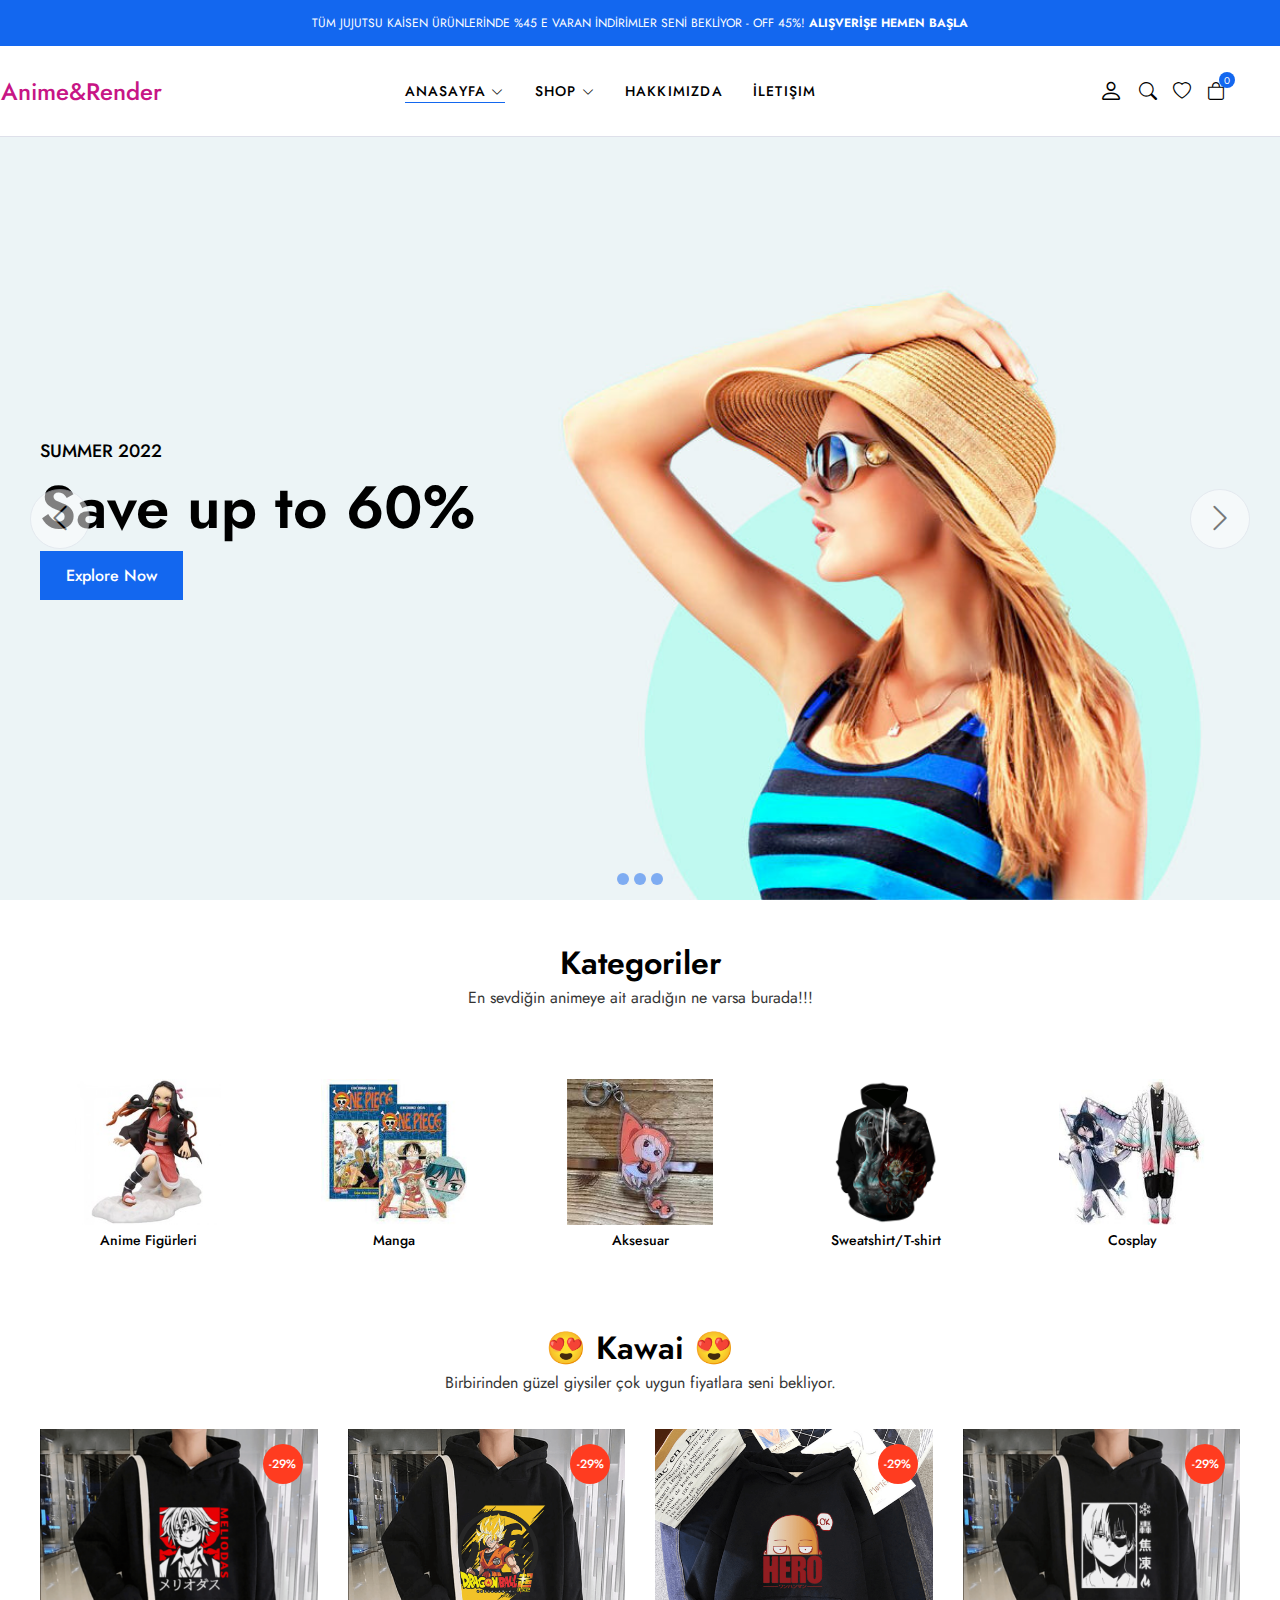
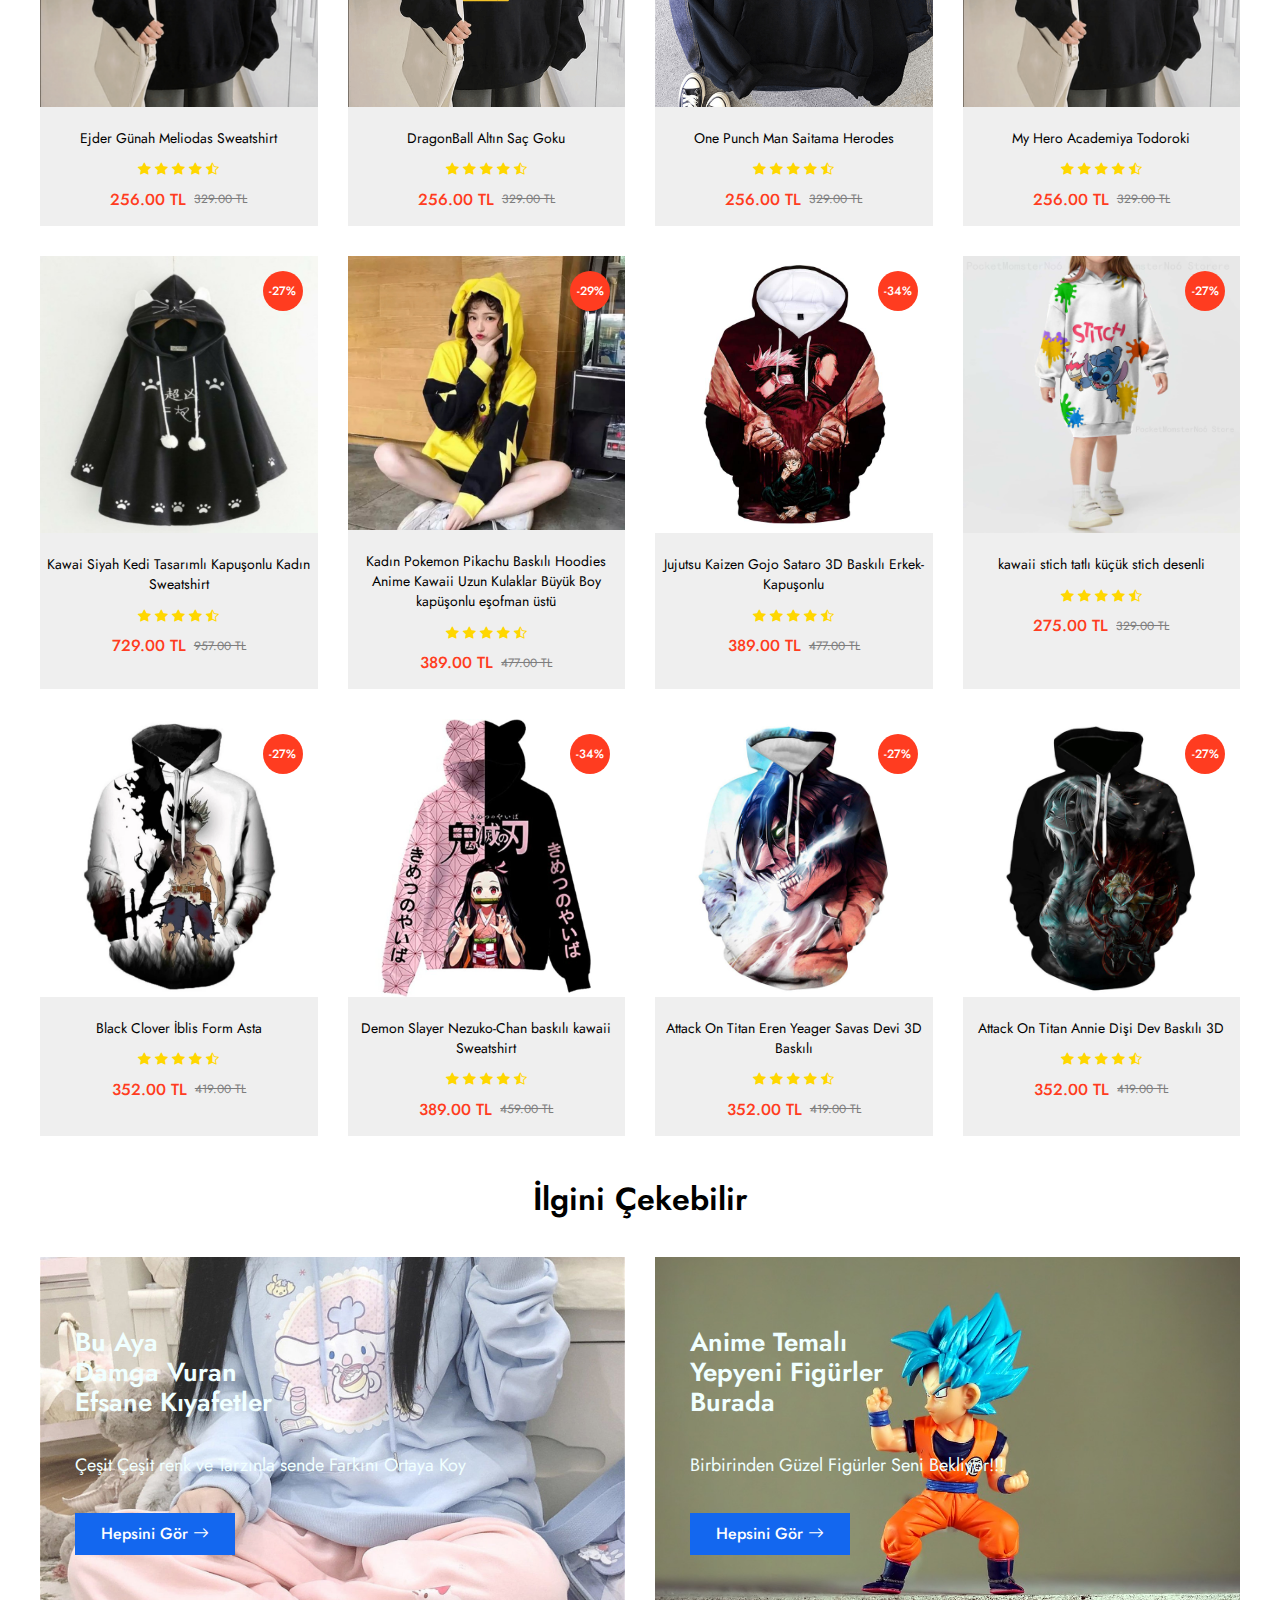
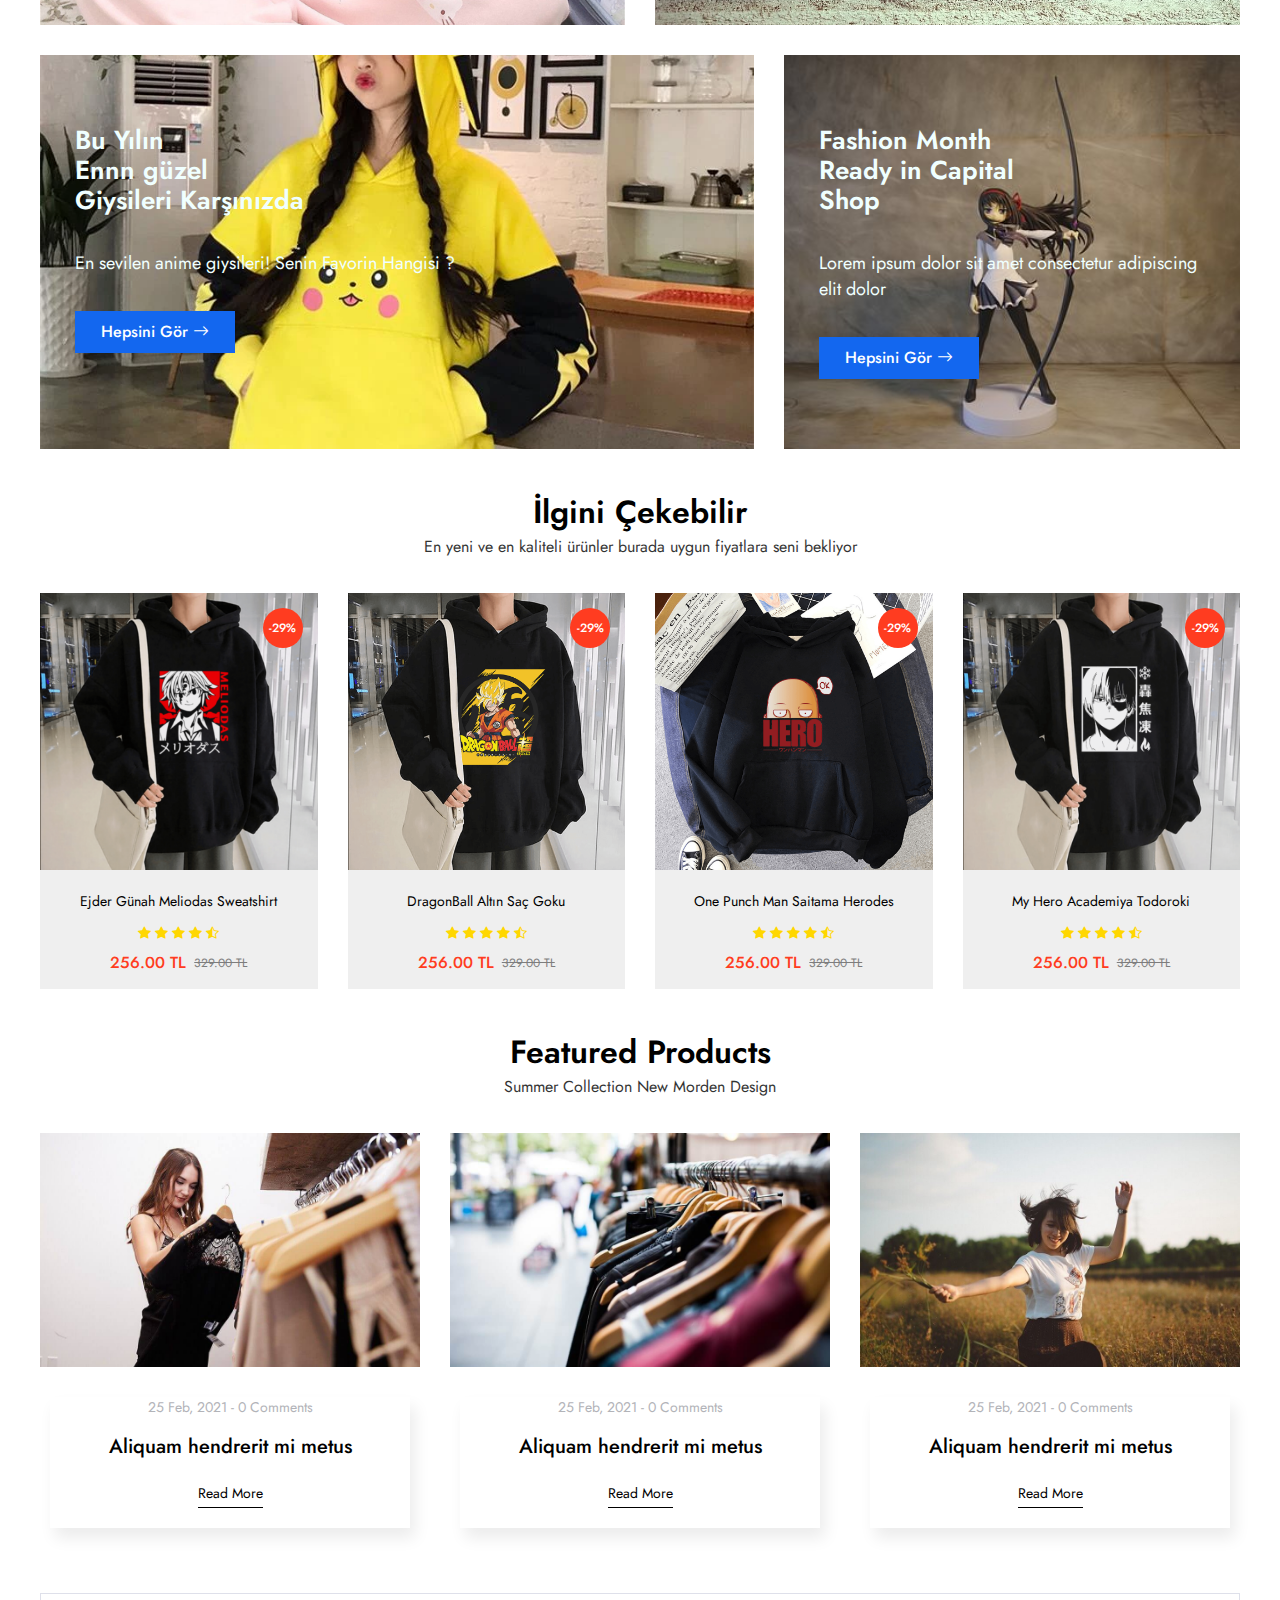
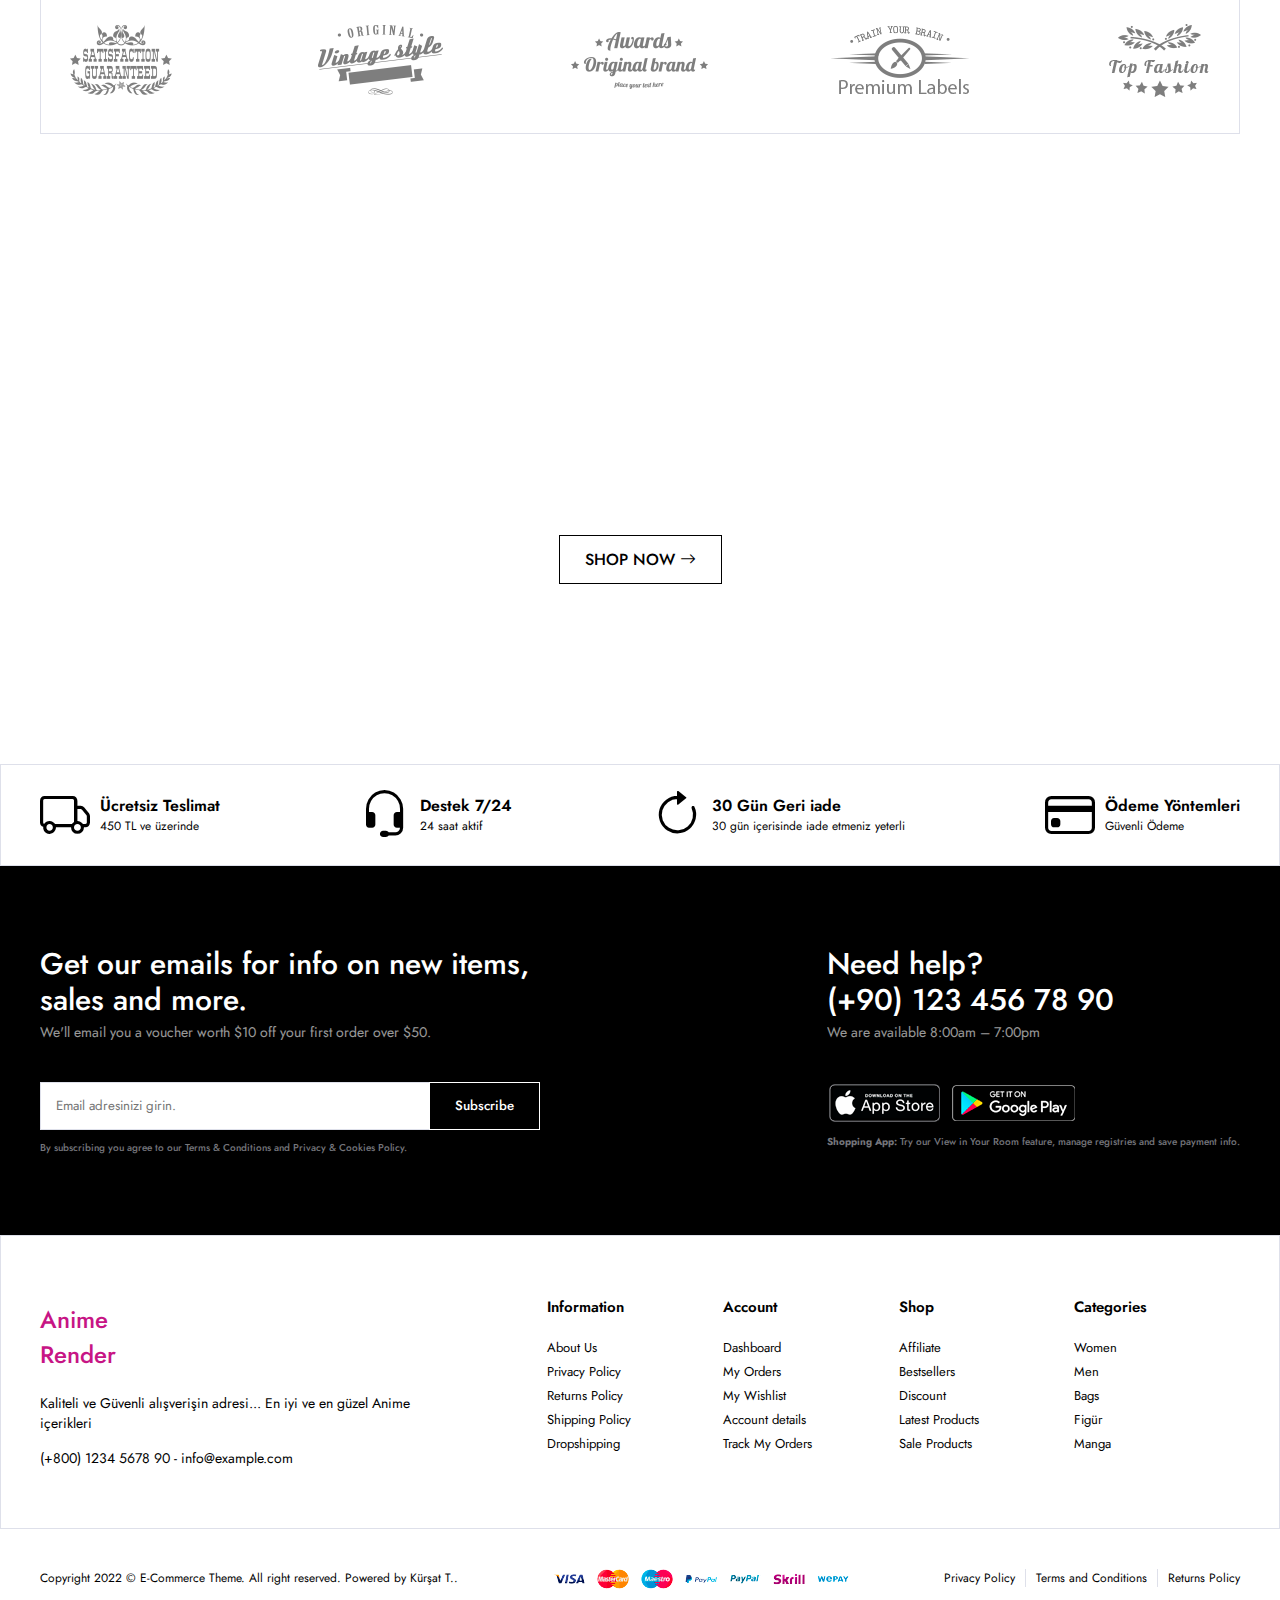
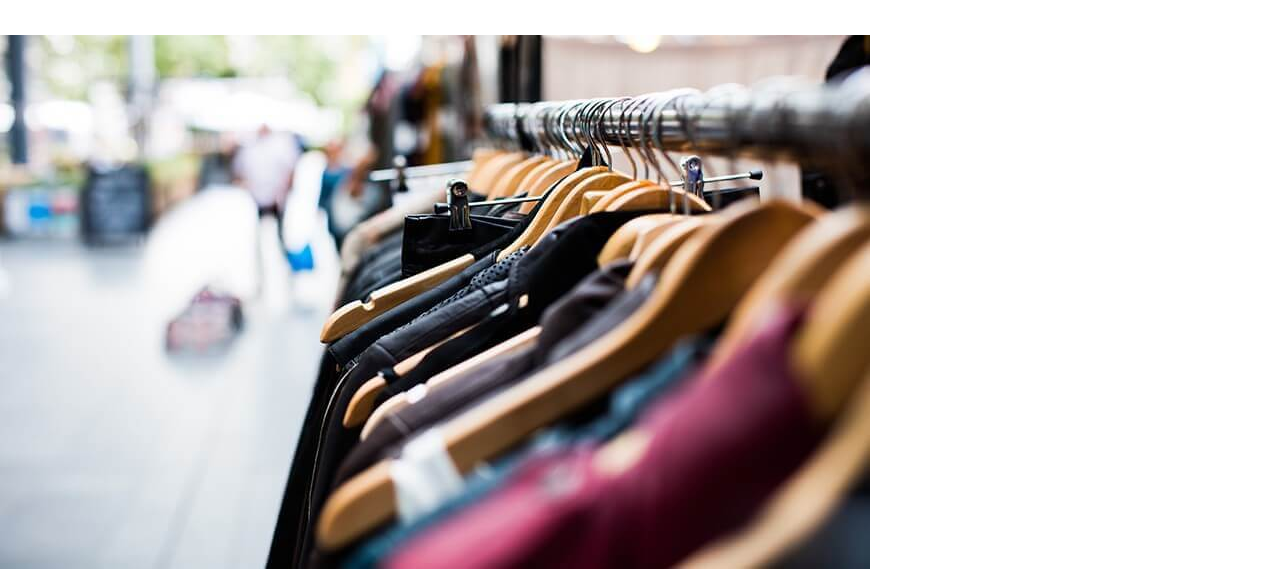
==== index.html @ af316812 "index" ====
<!DOCTYPE html>
<html lang="en">
  <head>
    <meta charset="UTF-8" />
    <meta http-equiv="X-UA-Compatible" content="IE=edge" />
    <meta name="viewport" content="width=device-width, initial-scale=1.0" />
    <title>Anime&Render.com</title>
    <!--! Boostrap CDN-->
    <link
      rel="stylesheet"
      href="https://cdn.jsdelivr.net/npm/bootstrap-icons@1.10.3/font/bootstrap-icons.css"
    />
    <!--! Boostrap CDN-->
    <link rel="stylesheet" href="css/main.css" />
  </head>
  <body>
    <!--! Header start -->
    <header>
      <div class="global-notification">
        <div class="container">
          <p>
            TÜM JUJUTSU KAİSEN ÜRÜNLERİNDE %45 E VARAN İNDİRİMLER SENİ BEKLİYOR
            - OFF 45%!
            <a href="shop.html">ALIŞVERİŞE HEMEN BAŞLA</a>
          </p>
        </div>
      </div>
      <div class="header-row">
        <div class="container">
          <div class="header-wrapper">
            <div class="header-mobile">
              <i class="bi bi-list"></i>
            </div>
            <div class="header-left">
              <a href="index.html" class="logo">Anime&Render</a>
            </div>
            <div class="header-center">
              <nav class="navigation">
                <ul class="menu-list">
                  
                  <li class="menu-list-item">
                    <a href="index.html" class="menu-link active">
                      Anasayfa
                      <i><i class="bi bi-chevron-down"></i></i>
                    </a>
                    <div class="menu-dropdown-wrapper">
                      <ul class="menu-dropdown-content">
                        <li>
                          <a href="#">Home Clean</a>
                        </li>
                        <li>
                          <a href="#">Home Collection</a>
                        </li>

                        <li>
                          <a href="#">Home Minimal</a>
                        </li>

                        <li>
                          <a href="#">Home Modern</a>
                        </li>

                        <li>
                          <a href="#">Home Parallax</a>
                        </li>

                        <li>
                          <a href="#">Home Strong</a>
                        </li>

                        <li>
                          <a href="#">Home Style</a>
                        </li>

                        <li>
                          <a href="#">Home Unique</a>
                        </li>

                        <li>
                          <a href="#">Home RTL</a>
                        </li>
                      </ul>
                    </div>
                  </li>

                  <li class="menu-list-item megamenu-wrapper">
                    <a href="shop.html" class="menu-link">
                      SHOP
                      <i><i class="bi bi-chevron-down"></i></i>
                    </a>
                    <div class="menu-dropdown-wrapper">
                      <div class="menu-dropdown-megamenu">
                        <div class="megamenu-links">
                          <div class="megamenu-products">
                            <h3 class="megamenu-products-title">Shop Style</h3>

                            <ul class="megamenu-menu-list">
                              <li>
                                <a href="#">Shop Standard</a>
                              </li>
                              <li>
                                <a href="#">Shop Full</a>
                              </li>
                              <li>
                                <a href="#">Shop Only Categories</a>
                              </li>
                              <li>
                                <a href="#">Shop Image Categories</a>
                              </li>
                              <li>
                                <a href="#">Shop Sub Categories</a>
                              </li>
                              <li>
                                <a href="#">Shop List</a>
                              </li>
                              <li>
                                <a href="#">Hover Style 1</a>
                              </li>
                              <li>
                                <a href="#">Hover Style 2</a>
                              </li>
                              <li>
                                <a href="#">Hover Style 3</a>
                              </li>
                            </ul>
                          </div>
                          <div class="megamenu-products">
                            <h3 class="megamenu-products-title">
                              Filter Layout
                            </h3>

                            <ul class="megamenu-menu-list">
                              <li>
                                <a href="#">Sidebar</a>
                              </li>
                              <li>
                                <a href="#">Filter Side Out</a>
                              </li>
                              <li>
                                <a href="#">Filter Dropdown</a>
                              </li>
                              <li>
                                <a href="#">Filter Drawer</a>
                              </li>
                            </ul>
                          </div>
                          <div class="megamenu-products">
                            <h3 class="megamenu-products-title">Shop Loader</h3>

                            <ul class="megamenu-menu-list">
                              <li>
                                <a href="#">Shop Pagination</a>
                              </li>
                              <li>
                                <a href="#">Shop Infinityl</a>
                              </li>
                              <li>
                                <a href="#">Shop Load More</a>
                              </li>
                              <li>
                                <a href="#">Cart Modal</a>
                              </li>
                              <li>
                                <a href="#">Cart Drawer</a>
                              </li>
                              <li>
                                <a href="#">Cart Page</a>
                              </li>
                            </ul>
                          </div>
                        </div>

                        <div class="megamenu-single">
                          <a href="#">
                            <img src="resimler/shop/resim1.jpg" alt="" />
                          </a>
                          <h3 class="megamenu-single-title">
                            JOIN THE LAYERING GANG
                          </h3>
                          <h4 class="megamenu-single-subtitle">
                            Suspendisse faucibus nunc et pellentesque
                          </h4>
                          <a
                            href="#"
                            class="megamenu-single-button btn btn-primary btn-sm"
                            >Shop Now</a
                          >
                        </div>
                      </div>
                    </div>
                  </li>

                  <li class="menu-list-item">
                    <a href="blog.html" class="menu-link">Hakkımızda</a>
                  </li>

                  <li class="menu-list-item">
                    <a href="contact.html" class="menu-link">İletişim</a>
                  </li>

                </ul>
              </nav>
              <i class="bi-x-circle"></i>
            </div>
            <div class="header-right">
              <div class="header-right-links">
                <a href="#" class="header-account">
                  <i class="bi bi-person"></i>
                </a>
                <button class="toggle-button">
                  <i class="bi bi-search"></i>
                </button>
                <a href="#">
                  <i class="bi bi-heart"></i>
                </a>
                <div class="header-cart">
                  <a href="#" class="header-cart-link">
                    <i class="bi bi-bag"></i>
                    <span class="header-cart-count">0</span>
                  </a>
                </div>
              </div>
            </div>
          </div>
        </div>
      </div>
    </header>

    <!--! Header end -->

    <!--! modal search start  -->
    <div class="modal-search">
      <div class="modal-wrapper">
        <h3 class="modal-title">Search for products</h3>
        <p class="modal-text">
          Start typing to see products you are looking for.
        </p>
        <form class="search-form">
          <button>
            <i class="bi bi-search"></i>
          </button>
          <input type="text" placeholder="Search a product" />   
          <!--! Button kodu yazılacak-->
        </form>
        <div class="search-results">
          <div class="search-heading">
            <h3>RESULTS FROM PRODUCT</h3>
          </div>
          <div class="results">
            <a href="#" class="result-item">
              <img
                src="resimler/Ürünler Thişort/product/product3/Jujutsu-kaisen-gojo-siyah-tisort-1000x1000.jpg"
                class="search-thumb"
                alt=""
              />
              <div class="search-info">
                <h4>Analogue Resin Strap</h4>
                <span class="search-sku">SKU: PD0016</span>
                <span class="search-price">$108.00</span>
              </div>
            </a>
            <a href="#" class="result-item">
              <img
                src="img/img/products/product2/1.png"
                class="search-thumb"
                alt=""
              />
              <div class="search-info">
                <h4>Analogue Resin Strap</h4>
                <span class="search-sku">SKU: PD0016</span>
                <span class="search-price">$108.00</span>
              </div>
            </a>
          </div>
        </div>
        <i class="bi bi-x-circle"></i>
      </div>
    </div>
    <!--! modal search end  -->

    <!--! Slider Start -->
    <section class="slider">
      <div class="slider-elements">
        <div class="slider-item">
          <div class="slider-image">
            <img src="img/img/slider/slider1.jpg" class="img-fluid" alt="" />
          </div>

          <div class="container">
            <p class="slider-title">SUMMER 2022</p>
            <h2 class="slider-heading">Save up to 60%</h2>
            <a href="#" class="btn btn-lg btn-primary">Explore Now</a>
          </div>
        </div>
        <div class="slider-buttons">
          <button>
            <i class="bi bi-chevron-left"></i>
          </button>
          <button>
            <i class="bi bi-chevron-right"></i>
          </button>
        </div>

        <div class="slider-dots">
          <button class="slider-dot">
            <span></span>
          </button>

          <button class="slider-dot">
            <span></span>
          </button>

          <button class="slider-dot">
            <span></span>
          </button>
        </div>
      </div>
    </section>
    <!--! Slider End -->

    <!--! kategoriler başlangıç-->
    <section class="categories">
      <div class="container">
        <div class="section-title">
          <h2>Kategoriler</h2>
          <p>En sevdiğin animeye ait aradığın ne varsa burada!!!</p>
        </div>
        <ul class="category-list">
          <li class="category-item">
            <a href="#">
              <img
                src="resimler/Kategoriler/nezukp-650x650.jpg"
                alt=""
                class="category-image"
              />
              <span class="category-title">Anime Figürleri</span>
            </a>
          </li>

          <li class="category-item">
            <a href="#">
              <img
                src="resimler/Kategoriler/manga.jpg"
                alt=""
                class="category-image"
              />
              <span class="category-title"> Manga </span>
            </a>
          </li>

          <li class="category-item">
            <a href="#">
              <img
                src="resimler/Kategoriler/aksesuar 1.jpg"
                alt=""
                class="category-image"
              />
              <span class="category-title"> Aksesuar </span>
            </a>
          </li>

          <li class="category-item">
            <a href="#">
              <img
                src="resimler/aot/dişidev.jpg"
                alt=""
                class="category-image"
              />
              <span class="category-title"> Sweatshirt/T-shirt </span>
            </a>
          </li>

          <li class="category-item">
            <a href="#">
              <img
                src="resimler/Kategoriler/cosplay 1.jpg"
                alt=""
                class="category-image"
              />
              <span class="category-title"> Cosplay </span>
            </a>
          </li>
 
<!--           <li class="category-item">
            <a href="#">
              <img
                src="img/img/categories/categories6.png"
                alt=""
                class="category-image"
              />
              <span class="category-title"> Fashion </span>
            </a>
          </li> -->

        </ul>
      </div>
    </section>
    <!--! kategoriler bitiş-->

    <!--! Ürünler Başlangıc -->
    <section class="products">
      <div class="container">
        <div class="section-title">
          <h2> 😍 Kawai 😍</h2>
          <p>Birbirinden güzel giysiler çok uygun fiyatlara seni bekliyor.</p>
        </div>
        <div class="product-wrapper">
          <ul class="product-list">
            <li class="product-item">
              <div class="product-image">
                <a href="#">
                  <img
                    src="resimler/meliodas/meliodas-1-800x800.png"
                    alt=""
                    class="img1"
                  />
                  <img
                    src="resimler/meliodas/meliodas-800x800.png"
                    alt=""
                    class="img2"
                  />
                </a>
              </div>
              <div class="product-info">
                <a href="#" class="product-title"
                  >Ejder Günah Meliodas Sweatshirt</a
                >
                <ul class="product-star">
                  <li>
                    <i class="bi bi-star-fill"></i>
                  </li>
                  <li>
                    <i class="bi bi-star-fill"></i>
                  </li>
                  <li>
                    <i class="bi bi-star-fill"></i>
                  </li>
                  <li>
                    <i class="bi bi-star-fill"></i>
                  </li>
                  <li>
                    <i class="bi bi-star-half"></i>
                  </li>
                </ul>
                <div class="product-price">
                  <strong class="yeni-fiyat">256.00 TL</strong>
                  <span class="eski-fiyat">329.00 TL</span>
                </div>
                <span class="product-discount">-29%</span>
                <div class="product-links">
                  <button>
                    <i class="bi bi-basket-fill"></i>
                  </button>

                  <button>
                    <i class="bi bi-heart-fill"></i>
                  </button>
                  <a href="#">
                    <i class="bi bi-eye-fill"></i>
                  </a>
                  <a href="#">
                    <i class="bi bi-share-fill"></i>
                  </a>
                </div>
              </div>
            </li>

            <li class="product-item">
              <div class="product-image">
                <a href="#">
                  <img
                    src="resimler/dragon Balls/goku-yellow-2-1000x1000.png"
                    alt=""
                    class="img1"
                  />
                  <img
                    src="resimler/dragon Balls/goku-yellow-1000x1000.png"
                    alt=""
                    class="img2"
                  />
                </a>
              </div>
              <div class="product-info">
                <a href="#" class="product-title">DragonBall Altın Saç Goku</a>
                <ul class="product-star">
                  <li>
                    <i class="bi bi-star-fill"></i>
                  </li>
                  <li>
                    <i class="bi bi-star-fill"></i>
                  </li>
                  <li>
                    <i class="bi bi-star-fill"></i>
                  </li>
                  <li>
                    <i class="bi bi-star-fill"></i>
                  </li>
                  <li>
                    <i class="bi bi-star-half"></i>
                  </li>
                </ul>
                <div class="product-price">
                  <strong class="yeni-fiyat">256.00 TL</strong>
                  <span class="eski-fiyat">329.00 TL</span>
                </div>
                <span class="product-discount">-29%</span>
                <div class="product-links">
                  <button>
                    <i class="bi bi-basket-fill"></i>
                  </button>

                  <button>
                    <i class="bi bi-heart-fill"></i>
                  </button>
                  <a href="#">
                    <i class="bi bi-eye-fill"></i>
                  </a>
                  <a href="#">
                    <i class="bi bi-share-fill"></i>
                  </a>
                </div>
              </div>
            </li>

            <li class="product-item">
              <div class="product-image">
                <a href="#">
                  <img
                    src="resimler/one punch man/saitama-hero-ok-1000x1000.png"
                    alt=""
                    class="img1"
                  />
                  <img
                    src="resimler/one punch man/saitama-hero-ok-2-1000x1000.png"
                    alt=""
                    class="img2"
                  />
                </a>
              </div>
              <div class="product-info">
                <a href="#" class="product-title"
                  >One Punch Man Saitama Herodes</a
                >
                <ul class="product-star">
                  <li>
                    <i class="bi bi-star-fill"></i>
                  </li>
                  <li>
                    <i class="bi bi-star-fill"></i>
                  </li>
                  <li>
                    <i class="bi bi-star-fill"></i>
                  </li>
                  <li>
                    <i class="bi bi-star-fill"></i>
                  </li>
                  <li>
                    <i class="bi bi-star-half"></i>
                  </li>
                </ul>
                <div class="product-price">
                  <strong class="yeni-fiyat">256.00 TL</strong>
                  <span class="eski-fiyat">329.00 TL</span>
                </div>
                <span class="product-discount">-29%</span>
                <div class="product-links">
                  <button>
                    <i class="bi bi-basket-fill"></i>
                  </button>

                  <button>
                    <i class="bi bi-heart-fill"></i>
                  </button>
                  <a href="#">
                    <i class="bi bi-eye-fill"></i>
                  </a>
                  <a href="#">
                    <i class="bi bi-share-fill"></i>
                  </a>
                </div>
              </div>
            </li>

            <li class="product-item">
              <div class="product-image">
                <a href="#">
                  <img
                    src="resimler/todoroki/todoroki-2-650x650.png"
                    alt=""
                    class="img1"
                  />
                  <img
                    src="resimler/todoroki/todoroki-650x650.png"
                    alt=""
                    class="img2"
                  />
                </a>
              </div>
              <div class="product-info">
                <a href="#" class="product-title">My Hero Academiya Todoroki</a>
                <ul class="product-star">
                  <li>
                    <i class="bi bi-star-fill"></i>
                  </li>
                  <li>
                    <i class="bi bi-star-fill"></i>
                  </li>
                  <li>
                    <i class="bi bi-star-fill"></i>
                  </li>
                  <li>
                    <i class="bi bi-star-fill"></i>
                  </li>
                  <li>
                    <i class="bi bi-star-half"></i>
                  </li>
                </ul>
                <div class="product-price">
                  <strong class="yeni-fiyat">256.00 TL</strong>
                  <span class="eski-fiyat">329.00 TL</span>
                </div>
                <span class="product-discount">-29%</span>
                <div class="product-links">
                  <button>
                    <i class="bi bi-basket-fill"></i>
                  </button>

                  <button>
                    <i class="bi bi-heart-fill"></i>
                  </button>
                  <a href="#">
                    <i class="bi bi-eye-fill"></i>
                  </a>
                  <a href="#">
                    <i class="bi bi-share-fill"></i>
                  </a>
                </div>
              </div>
            </li>

            <li class="product-item">
              <div class="product-image">
                <a href="#">
                  <img
                    src="Web sitesi resimler/Siyah kedi tasarımlı polar/product-image-981091411-800x800.jpg"
                    alt=""
                    class="img1"
                  />
                  <img
                    src="Web sitesi resimler/Siyah kedi tasarımlı polar/product-image--2-800x800.jpg"
                    alt=""
                    class="img2"
                  />
                </a>
              </div>
              <div class="product-info">
                <a href="#" class="product-title">
                  Kawai Siyah Kedi Tasarımlı Kapuşonlu Kadın Sweatshirt</a
                >
                <ul class="product-star">
                  <li>
                    <i class="bi bi-star-fill"></i>
                  </li>
                  <li>
                    <i class="bi bi-star-fill"></i>
                  </li>
                  <li>
                    <i class="bi bi-star-fill"></i>
                  </li>
                  <li>
                    <i class="bi bi-star-fill"></i>
                  </li>
                  <li>
                    <i class="bi bi-star-half"></i>
                  </li>
                </ul>
                <div class="product-price">
                  <strong class="yeni-fiyat">729.00 TL</strong>
                  <span class="eski-fiyat">957.00 TL</span>
                </div>
                <span class="product-discount">-27%</span>
                <div class="product-links">
                  <button>
                    <i class="bi bi-basket-fill"></i>
                  </button>

                  <button>
                    <i class="bi bi-heart-fill"></i>
                  </button>
                  <a href="#">
                    <i class="bi bi-eye-fill"></i>
                  </a>
                  <a href="#">
                    <i class="bi bi-share-fill"></i>
                  </a>
                </div>
              </div>
            </li>

            <li class="product-item">
              <div class="product-image">
                <a href="#">
                  <img
                    src="Web sitesi resimler/pikacu/pikacu resim 1.jpg"
                    alt=""
                    class="img1"
                  />
                  <img
                    src="Web sitesi resimler/pikacu/pikacu resim 2.jpg"
                    alt=""
                    class="img2"
                  />
                </a>
              </div>
              <div class="product-info">
                <a href="#" class="product-title"
                  >Kadın Pokemon Pikachu Baskılı Hoodies Anime Kawaii Uzun
                  Kulaklar Büyük Boy kapüşonlu eşofman üstü
                </a>
                <ul class="product-star">
                  <li>
                    <i class="bi bi-star-fill"></i>
                  </li>
                  <li>
                    <i class="bi bi-star-fill"></i>
                  </li>
                  <li>
                    <i class="bi bi-star-fill"></i>
                  </li>
                  <li>
                    <i class="bi bi-star-fill"></i>
                  </li>
                  <li>
                    <i class="bi bi-star-half"></i>
                  </li>
                </ul>
                <div class="product-price">
                  <strong class="yeni-fiyat">389.00 TL</strong>
                  <span class="eski-fiyat">477.00 TL</span>
                </div>
                <span class="product-discount">-29%</span>
                <div class="product-links">
                  <button>
                    <i class="bi bi-basket-fill"></i>
                  </button>

                  <button>
                    <i class="bi bi-heart-fill"></i>
                  </button>
                  <a href="#">
                    <i class="bi bi-eye-fill"></i>
                  </a>
                  <a href="#">
                    <i class="bi bi-share-fill"></i>
                  </a>
                </div>
              </div>
            </li>

            <li class="product-item">
              <div class="product-image">
                <a href="#">
                  <img
                    src="Web sitesi resimler/Jujutsu Kaisen/gojorakibi.jpg"
                    alt=""
                    class="img1"
                  />
                  <img
                    src="Web sitesi resimler/Jujutsu Kaisen/gojo satoru.jpg"
                    alt=""
                    class="img2"
                  />
                </a>
              </div>
              <div class="product-info">
                <a href="#" class="product-title">
                  Jujutsu Kaizen Gojo Sataro 3D Baskılı Erkek- Kapuşonlu</a
                >
                <ul class="product-star">
                  <li>
                    <i class="bi bi-star-fill"></i>
                  </li>
                  <li>
                    <i class="bi bi-star-fill"></i>
                  </li>
                  <li>
                    <i class="bi bi-star-fill"></i>
                  </li>
                  <li>
                    <i class="bi bi-star-fill"></i>
                  </li>
                  <li>
                    <i class="bi bi-star-half"></i>
                  </li>
                </ul>
                <div class="product-price">
                  <strong class="yeni-fiyat">389.00 TL</strong>
                  <span class="eski-fiyat">477.00 TL</span>
                </div>
                <span class="product-discount">-34%</span>
                <div class="product-links">
                  <button>
                    <i class="bi bi-basket-fill"></i>
                  </button>

                  <button>
                    <i class="bi bi-heart-fill"></i>
                  </button>
                  <a href="#">
                    <i class="bi bi-eye-fill"></i>
                  </a>
                  <a href="#">
                    <i class="bi bi-share-fill"></i>
                  </a>
                </div>
              </div>
            </li>

            <li class="product-item">
              <div class="product-image">
                <a href="#">
                  <img
                    src="Web sitesi resimler/Stichh mavi tüylü yaratık/stichh01.jpg"
                    alt=""
                    class="img1"
                  />
                  <img
                    src="Web sitesi resimler/Stichh mavi tüylü yaratık/stichh02.jpg"
                    alt=""
                    class="img2"
                  />
                </a>
              </div>
              <div class="product-info">
                <a href="#" class="product-title">
                  kawaii stich tatlı küçük stich desenli</a
                >
                <ul class="product-star">
                  <li>
                    <i class="bi bi-star-fill"></i>
                  </li>
                  <li>
                    <i class="bi bi-star-fill"></i>
                  </li>
                  <li>
                    <i class="bi bi-star-fill"></i>
                  </li>
                  <li>
                    <i class="bi bi-star-fill"></i>
                  </li>
                  <li>
                    <i class="bi bi-star-half"></i>
                  </li>
                </ul>
                <div class="product-price">
                  <strong class="yeni-fiyat">275.00 TL</strong>
                  <span class="eski-fiyat">329.00 TL</span>
                </div>
                <span class="product-discount">-27%</span>
                <div class="product-links">
                  <button>
                    <i class="bi bi-basket-fill"></i>
                  </button>

                  <button>
                    <i class="bi bi-heart-fill"></i>
                  </button>
                  <a href="#">
                    <i class="bi bi-eye-fill"></i>
                  </a>
                  <a href="#">
                    <i class="bi bi-share-fill"></i>
                  </a>
                </div>
              </div>
            </li>

            <li class="product-item">
              <div class="product-image">
                <a href="#">
                  <img
                    src="resimler/Black -Clover Asta/Asta01.jpg"
                    alt=""
                    class="img1"
                  />
                  <img
                    src="resimler/Black -Clover Asta/Asta02.jpg"
                    alt=""
                    class="img2"
                  />
                </a>
              </div>
              <div class="product-info">
                <a href="#" class="product-title">
                  Black Clover İblis Form Asta</a
                >
                <ul class="product-star">
                  <li>
                    <i class="bi bi-star-fill"></i>
                  </li>
                  <li>
                    <i class="bi bi-star-fill"></i>
                  </li>
                  <li>
                    <i class="bi bi-star-fill"></i>
                  </li>
                  <li>
                    <i class="bi bi-star-fill"></i>
                  </li>
                  <li>
                    <i class="bi bi-star-half"></i>
                  </li>
                </ul>
                <div class="product-price">
                  <strong class="yeni-fiyat">352.00 TL</strong>
                  <span class="eski-fiyat">419.00 TL</span>
                </div>
                <span class="product-discount">-27%</span>
                <div class="product-links">
                  <button>
                    <i class="bi bi-basket-fill"></i>
                  </button>

                  <button>
                    <i class="bi bi-heart-fill"></i>
                  </button>
                  <a href="#">
                    <i class="bi bi-eye-fill"></i>
                  </a>
                  <a href="#">
                    <i class="bi bi-share-fill"></i>
                  </a>
                </div>
              </div>
            </li>

            <li class="product-item">
              <div class="product-image">
                <a href="#">
                  <img
                    src="Web sitesi resimler/Demon Slayer-Nezuko/nezuko-chan.jpg"
                    alt=""
                    class="img1"
                  />
                  <!--<img src="Web sitesi resimler/Siyah kedi tasarımlı polar/product-image--2-800x800.jpg" alt="" class="img2"> -->
                </a>
              </div>
              <div class="product-info">
                <a href="#" class="product-title"
                  >Demon Slayer Nezuko-Chan baskılı kawaii Sweatshirt</a
                >
                <ul class="product-star">
                  <li>
                    <i class="bi bi-star-fill"></i>
                  </li>
                  <li>
                    <i class="bi bi-star-fill"></i>
                  </li>
                  <li>
                    <i class="bi bi-star-fill"></i>
                  </li>
                  <li>
                    <i class="bi bi-star-fill"></i>
                  </li>
                  <li>
                    <i class="bi bi-star-half"></i>
                  </li>
                </ul>
                <div class="product-price">
                  <strong class="yeni-fiyat">389.00 TL</strong>
                  <span class="eski-fiyat">459.00 TL</span>
                </div>
                <span class="product-discount">-34%</span>
                <div class="product-links">
                  <button>
                    <i class="bi bi-basket-fill"></i>
                  </button>

                  <button>
                    <i class="bi bi-heart-fill"></i>
                  </button>
                  <a href="#">
                    <i class="bi bi-eye-fill"></i>
                  </a>
                  <a href="#">
                    <i class="bi bi-share-fill"></i>
                  </a>
                </div>
              </div>
            </li>

            <li class="product-item">
              <div class="product-image">
                <a href="#">
                  <img src="resimler/aot/savas devi.jpg" alt="" class="img1" />
                  <!--  <img src="Web sitesi resimler/Stichh mavi tüylü yaratık/stichh02.jpg" alt="" class="img2"> -->
                </a>
              </div>
              <div class="product-info">
                <a href="#" class="product-title">
                  Attack On Titan Eren Yeager Savas Devi 3D Baskılı</a
                >
                <ul class="product-star">
                  <li>
                    <i class="bi bi-star-fill"></i>
                  </li>
                  <li>
                    <i class="bi bi-star-fill"></i>
                  </li>
                  <li>
                    <i class="bi bi-star-fill"></i>
                  </li>
                  <li>
                    <i class="bi bi-star-fill"></i>
                  </li>
                  <li>
                    <i class="bi bi-star-half"></i>
                  </li>
                </ul>
                <div class="product-price">
                  <strong class="yeni-fiyat">352.00 TL</strong>
                  <span class="eski-fiyat">419.00 TL</span>
                </div>
                <span class="product-discount">-27%</span>
                <div class="product-links">
                  <button>
                    <i class="bi bi-basket-fill"></i>
                  </button>

                  <button>
                    <i class="bi bi-heart-fill"></i>
                  </button>
                  <a href="#">
                    <i class="bi bi-eye-fill"></i>
                  </a>
                  <a href="#">
                    <i class="bi bi-share-fill"></i>
                  </a>
                </div>
              </div>
            </li>

            <li class="product-item">
              <div class="product-image">
                <a href="#">
                  <img src="resimler/aot/dişidev.jpg" alt="" class="img1" />
                  <!--   <img src="resimler/Black -Clover Asta/Asta02.jpg" alt="" class="img2"> -->
                </a>
              </div>
              <div class="product-info">
                <a href="#" class="product-title">
                  Attack On Titan Annie Dişi Dev Baskılı 3D</a
                >
                <ul class="product-star">
                  <li>
                    <i class="bi bi-star-fill"></i>
                  </li>
                  <li>
                    <i class="bi bi-star-fill"></i>
                  </li>
                  <li>
                    <i class="bi bi-star-fill"></i>
                  </li>
                  <li>
                    <i class="bi bi-star-fill"></i>
                  </li>
                  <li>
                    <i class="bi bi-star-half"></i>
                  </li>
                </ul>
                <div class="product-price">
                  <strong class="yeni-fiyat">352.00 TL</strong>
                  <span class="eski-fiyat">419.00 TL</span>
                </div>
                <span class="product-discount">-27%</span>
                <div class="product-links">
                  <button>
                    <i class="bi bi-basket-fill"></i>
                  </button>

                  <button>
                    <i class="bi bi-heart-fill"></i>
                  </button>
                  <a href="#">
                    <i class="bi bi-eye-fill"></i>
                  </a>
                  <a href="#">
                    <i class="bi bi-share-fill"></i>
                  </a>
                </div>
              </div>
            </li>
          </ul>
        </div>
      </div>
    </section>
    <!--! Ürünler Bitiş -->

    <!--! kampanyalar başlangıç -->
    <section class="campaigns">
      <div class="container">
        <div class="section-title">
          <h2>İlgini Çekebilir</h2>
        </div>
        <div class="campaigns-wrapper">
          <div class="campaigns-item">
            <h3 class="campaign-title">
              Bu Aya<br />
              Damga Vuran <br />
              Efsane Kıyafetler
            </h3>
            <p class="campaign-desc">
              Çeşit Çeşit renk ve Tarzınla sende Farkını Ortaya Koy
            </p>
            <a href="#" class="btn btn-primary">
              Hepsini Gör
              <i class="bi bi-arrow-right"></i>
            </a>
          </div>
          <div class="campaigns-item">
            <h3 class="campaign-title">
              Anime Temalı <br />
              Yepyeni Figürler<br />
              Burada
            </h3>
            <p class="campaign-desc">
              Birbirinden Güzel Figürler Seni Bekliyor!!!
            </p>
            <a href="#" class="btn btn-primary">
              Hepsini Gör
              <i class="bi bi-arrow-right"></i>
            </a>
          </div>
        </div>

        <div class="campaigns-wrapper">
          <div class="campaigns-item">
            <h3 class="campaign-title">
              Bu Yılın <br />
              Ennn güzel <br />
              Giysileri Karşınızda
            </h3>
            <p class="campaign-desc">
              En sevilen anime giysileri! Senin Favorin Hangisi ?
            </p>
            <a href="#" class="btn btn-primary">
              Hepsini Gör
              <i class="bi bi-arrow-right"></i>
            </a>
          </div>
          <div class="campaigns-item">
            <h3 class="campaign-title">
              Fashion Month <br />
              Ready in Capital <br />
              Shop
            </h3>
            <p class="campaign-desc">
              Lorem ipsum dolor sit amet consectetur adipiscing elit dolor
            </p>
            <a href="#" class="btn btn-primary">
              Hepsini Gör
              <i class="bi bi-arrow-right"></i>
            </a>
          </div>
        </div>
      </div>
    </section>
    <!-- ! kampanyalar bitiş -->

    <!--! Yeni Gelen Ürünler Başlangıc -->
    <section class="products">
      <div class="container">
        <div class="section-title">
          <h2>İlgini Çekebilir</h2>
          <p>En yeni ve en kaliteli ürünler burada uygun fiyatlara seni bekliyor</p>
        </div>
        <div class="product-wrapper">
          <ul class="product-list">

            <li class="product-item">
              <div class="product-image">
                <a href="#">
                  <img
                    src="resimler/meliodas/meliodas-1-800x800.png"
                    alt=""
                    class="img1"
                  />
                  <img
                    src="resimler/meliodas/meliodas-800x800.png"
                    alt=""
                    class="img2"
                  />
                </a>
              </div>
              <div class="product-info">
                <a href="#" class="product-title"
                  >Ejder Günah Meliodas Sweatshirt</a
                >
                <ul class="product-star">
                  <li>
                    <i class="bi bi-star-fill"></i>
                  </li>
                  <li>
                    <i class="bi bi-star-fill"></i>
                  </li>
                  <li>
                    <i class="bi bi-star-fill"></i>
                  </li>
                  <li>
                    <i class="bi bi-star-fill"></i>
                  </li>
                  <li>
                    <i class="bi bi-star-half"></i>
                  </li>
                </ul>
                <div class="product-price">
                  <strong class="yeni-fiyat">256.00 TL</strong>
                  <span class="eski-fiyat">329.00 TL</span>
                </div>
                <span class="product-discount">-29%</span>
                <div class="product-links">
                  <button>
                    <i class="bi bi-basket-fill"></i>
                  </button>

                  <button>
                    <i class="bi bi-heart-fill"></i>
                  </button>
                  <a href="#">
                    <i class="bi bi-eye-fill"></i>
                  </a>
                  <a href="#">
                    <i class="bi bi-share-fill"></i>
                  </a>
                </div>
              </div>
            </li>

            <li class="product-item">
              <div class="product-image">
                <a href="#">
                  <img
                    src="resimler/dragon Balls/goku-yellow-2-1000x1000.png"
                    alt=""
                    class="img1"
                  />
                  <img
                    src="resimler/dragon Balls/goku-yellow-1000x1000.png"
                    alt=""
                    class="img2"
                  />
                </a>
              </div>
              <div class="product-info">
                <a href="#" class="product-title">DragonBall Altın Saç Goku</a>
                <ul class="product-star">
                  <li>
                    <i class="bi bi-star-fill"></i>
                  </li>
                  <li>
                    <i class="bi bi-star-fill"></i>
                  </li>
                  <li>
                    <i class="bi bi-star-fill"></i>
                  </li>
                  <li>
                    <i class="bi bi-star-fill"></i>
                  </li>
                  <li>
                    <i class="bi bi-star-half"></i>
                  </li>
                </ul>
                <div class="product-price">
                  <strong class="yeni-fiyat">256.00 TL</strong>
                  <span class="eski-fiyat">329.00 TL</span>
                </div>
                <span class="product-discount">-29%</span>
                <div class="product-links">
                  <button>
                    <i class="bi bi-basket-fill"></i>
                  </button>

                  <button>
                    <i class="bi bi-heart-fill"></i>
                  </button>
                  <a href="#">
                    <i class="bi bi-eye-fill"></i>
                  </a>
                  <a href="#">
                    <i class="bi bi-share-fill"></i>
                  </a>
                </div>
              </div>
            </li>

            <li class="product-item">
              <div class="product-image">
                <a href="#">
                  <img
                    src="resimler/one punch man/saitama-hero-ok-1000x1000.png"
                    alt=""
                    class="img1"
                  />
                  <img
                    src="resimler/one punch man/saitama-hero-ok-2-1000x1000.png"
                    alt=""
                    class="img2"
                  />
                </a>
              </div>
              <div class="product-info">
                <a href="#" class="product-title"
                  >One Punch Man Saitama Herodes</a
                >
                <ul class="product-star">
                  <li>
                    <i class="bi bi-star-fill"></i>
                  </li>
                  <li>
                    <i class="bi bi-star-fill"></i>
                  </li>
                  <li>
                    <i class="bi bi-star-fill"></i>
                  </li>
                  <li>
                    <i class="bi bi-star-fill"></i>
                  </li>
                  <li>
                    <i class="bi bi-star-half"></i>
                  </li>
                </ul>
                <div class="product-price">
                  <strong class="yeni-fiyat">256.00 TL</strong>
                  <span class="eski-fiyat">329.00 TL</span>
                </div>
                <span class="product-discount">-29%</span>
                <div class="product-links">
                  <button>
                    <i class="bi bi-basket-fill"></i>
                  </button>

                  <button>
                    <i class="bi bi-heart-fill"></i>
                  </button>
                  <a href="#">
                    <i class="bi bi-eye-fill"></i>
                  </a>
                  <a href="#">
                    <i class="bi bi-share-fill"></i>
                  </a>
                </div>
              </div>
            </li>

            <li class="product-item">
              <div class="product-image">
                <a href="#">
                  <img
                    src="resimler/todoroki/todoroki-2-650x650.png"
                    alt=""
                    class="img1"
                  />
                  <img
                    src="resimler/todoroki/todoroki-650x650.png"
                    alt=""
                    class="img2"
                  />
                </a>
              </div>
              <div class="product-info">
                <a href="#" class="product-title">My Hero Academiya Todoroki</a>
                <ul class="product-star">
                  <li>
                    <i class="bi bi-star-fill"></i>
                  </li>
                  <li>
                    <i class="bi bi-star-fill"></i>
                  </li>
                  <li>
                    <i class="bi bi-star-fill"></i>
                  </li>
                  <li>
                    <i class="bi bi-star-fill"></i>
                  </li>
                  <li>
                    <i class="bi bi-star-half"></i>
                  </li>
                </ul>
                <div class="product-price">
                  <strong class="yeni-fiyat">256.00 TL</strong>
                  <span class="eski-fiyat">329.00 TL</span>
                </div>
                <span class="product-discount">-29%</span>
                <div class="product-links">
                  <button>
                    <i class="bi bi-basket-fill"></i>
                  </button>

                  <button>
                    <i class="bi bi-heart-fill"></i>
                  </button>
                  <a href="#">
                    <i class="bi bi-eye-fill"></i>
                  </a>
                  <a href="#">
                    <i class="bi bi-share-fill"></i>
                  </a>
                </div>
              </div>
            </li>

<!--             <li class="product-item">
              <div class="product-image">
                <a href="#">
                  <img
                    src="Web sitesi resimler/Siyah kedi tasarımlı polar/product-image-981091411-800x800.jpg"
                    alt=""
                    class="img1"
                  />
                  <img
                    src="Web sitesi resimler/Siyah kedi tasarımlı polar/product-image--2-800x800.jpg"
                    alt=""
                    class="img2"
                  />
                </a>
              </div>
              <div class="product-info">
                <a href="#" class="product-title">
                  Kawai Siyah Kedi Tasarımlı Kapuşonlu Kadın Sweatshirt</a
                >
                <ul class="product-star">
                  <li>
                    <i class="bi bi-star-fill"></i>
                  </li>
                  <li>
                    <i class="bi bi-star-fill"></i>
                  </li>
                  <li>
                    <i class="bi bi-star-fill"></i>
                  </li>
                  <li>
                    <i class="bi bi-star-fill"></i>
                  </li>
                  <li>
                    <i class="bi bi-star-half"></i>
                  </li>
                </ul>
                <div class="product-price">
                  <strong class="yeni-fiyat">729.00 TL</strong>
                  <span class="eski-fiyat">957.00 TL</span>
                </div>
                <span class="product-discount">-27%</span>
                <div class="product-links">
                  <button>
                    <i class="bi bi-basket-fill"></i>
                  </button>

                  <button>
                    <i class="bi bi-heart-fill"></i>
                  </button>
                  <a href="#">
                    <i class="bi bi-eye-fill"></i>
                  </a>
                  <a href="#">
                    <i class="bi bi-share-fill"></i>
                  </a>
                </div>
              </div>
            </li>

            <li class="product-item">
              <div class="product-image">
                <a href="#">
                  <img
                    src="Web sitesi resimler/Jujutsu Kaisen/gojorakibi.jpg"
                    alt=""
                    class="img1"
                  />
                  <img
                    src="Web sitesi resimler/Jujutsu Kaisen/gojo satoru.jpg"
                    alt=""
                    class="img2"
                  />
                </a>
              </div>
              <div class="product-info">
                <a href="#" class="product-title">
                  Jujutsu Kaizen Gojo Sataro 3D Baskılı Erkek- Kapuşonlu</a
                >
                <ul class="product-star">
                  <li>
                    <i class="bi bi-star-fill"></i>
                  </li>
                  <li>
                    <i class="bi bi-star-fill"></i>
                  </li>
                  <li>
                    <i class="bi bi-star-fill"></i>
                  </li>
                  <li>
                    <i class="bi bi-star-fill"></i>
                  </li>
                  <li>
                    <i class="bi bi-star-half"></i>
                  </li>
                </ul>
                <div class="product-price">
                  <strong class="yeni-fiyat">389.00 TL</strong>
                  <span class="eski-fiyat">477.00 TL</span>
                </div>
                <span class="product-discount">-34%</span>
                <div class="product-links">
                  <button>
                    <i class="bi bi-basket-fill"></i>
                  </button>

                  <button>
                    <i class="bi bi-heart-fill"></i>
                  </button>
                  <a href="#">
                    <i class="bi bi-eye-fill"></i>
                  </a>
                  <a href="#">
                    <i class="bi bi-share-fill"></i>
                  </a>
                </div>
              </div>
            </li>

            <li class="product-item">
              <div class="product-image">
                <a href="#">
                  <img
                    src="Web sitesi resimler/Stichh mavi tüylü yaratık/stichh01.jpg"
                    alt=""
                    class="img1"
                  />
                  <img
                    src="Web sitesi resimler/Stichh mavi tüylü yaratık/stichh02.jpg"
                    alt=""
                    class="img2"
                  />
                </a>
              </div>
              <div class="product-info">
                <a href="#" class="product-title">
                  kawaii stich tatlı küçük stich desenli</a
                >
                <ul class="product-star">
                  <li>
                    <i class="bi bi-star-fill"></i>
                  </li>
                  <li>
                    <i class="bi bi-star-fill"></i>
                  </li>
                  <li>
                    <i class="bi bi-star-fill"></i>
                  </li>
                  <li>
                    <i class="bi bi-star-fill"></i>
                  </li>
                  <li>
                    <i class="bi bi-star-half"></i>
                  </li>
                </ul>
                <div class="product-price">
                  <strong class="yeni-fiyat">275.00 TL</strong>
                  <span class="eski-fiyat">329.00 TL</span>
                </div>
                <span class="product-discount">-27%</span>
                <div class="product-links">
                  <button>
                    <i class="bi bi-basket-fill"></i>
                  </button>

                  <button>
                    <i class="bi bi-heart-fill"></i>
                  </button>
                  <a href="#">
                    <i class="bi bi-eye-fill"></i>
                  </a>
                  <a href="#">
                    <i class="bi bi-share-fill"></i>
                  </a>
                </div>
              </div>
            </li>

            <li class="product-item">
              <div class="product-image">
                <a href="#">
                  <img
                    src="resimler/Black -Clover Asta/Asta01.jpg"
                    alt=""
                    class="img1"
                  />
                  <img
                    src="resimler/Black -Clover Asta/Asta02.jpg"
                    alt=""
                    class="img2"
                  />
                </a>
              </div>
              <div class="product-info">
                <a href="#" class="product-title">
                  Black Clover İblis Form Asta</a
                >
                <ul class="product-star">
                  <li>
                    <i class="bi bi-star-fill"></i>
                  </li>
                  <li>
                    <i class="bi bi-star-fill"></i>
                  </li>
                  <li>
                    <i class="bi bi-star-fill"></i>
                  </li>
                  <li>
                    <i class="bi bi-star-fill"></i>
                  </li>
                  <li>
                    <i class="bi bi-star-half"></i>
                  </li>
                </ul>
                <div class="product-price">
                  <strong class="yeni-fiyat">352.00 TL</strong>
                  <span class="eski-fiyat">419.00 TL</span>
                </div>
                <span class="product-discount">-27%</span>
                <div class="product-links">
                  <button>
                    <i class="bi bi-basket-fill"></i>
                  </button>

                  <button>
                    <i class="bi bi-heart-fill"></i>
                  </button>
                  <a href="#">
                    <i class="bi bi-eye-fill"></i>
                  </a>
                  <a href="#">
                    <i class="bi bi-share-fill"></i>
                  </a>
                </div>
              </div>
            </li> -->

          </ul>
        </div>
      </div>
    </section>
    <!--!Yeni Gelen Ürünler Bitiş -->

    <!--! Blog Başlangıç -->
    <section class="blog">
      <div class="container">
        <div class="section-title">
          <h2>Featured Products</h2>
          <p>Summer Collection New Morden Design</p>
        </div>
        <ul class="blog-list">
          <li class="blog-item">
            <a href="#" class="blog-image">
              <img src="img/img/blogs/blog1.jpg" class="img-fluid" alt="" />
            </a>
            <div class="blog-info">
              <div class="blog-info-top">
                <span>25 Feb, 2021</span>
                -
                <span>0 Comments</span>
              </div>
              <div class="blog-info-center">
                <a href="#">Aliquam hendrerit mi metus</a>
              </div>
              <div class="blog-info-bottom">
                <a href="#">Read More</a>
              </div>
            </div>
          </li>

          <li class="blog-item">
            <a href="#" class="blog-image">
              <img src="img/img/blogs/blog2.jpg" class="img-fluid" alt="" />
            </a>
            <div class="blog-info">
              <div class="blog-info-top">
                <span>25 Feb, 2021</span>
                -
                <span>0 Comments</span>
              </div>
              <div class="blog-info-center">
                <a href="#">Aliquam hendrerit mi metus</a>
              </div>
              <div class="blog-info-bottom">
                <a href="#">Read More</a>
              </div>
            </div>
          </li>

          <li class="blog-item">
            <a href="#" class="blog-image">
              <img src="img/img/blogs/blog3.jpg" class="img-fluid" alt="" />
            </a>
            <div class="blog-info">
              <div class="blog-info-top">
                <span>25 Feb, 2021</span>
                -
                <span>0 Comments</span>
              </div>
              <div class="blog-info-center">
                <a href="#">Aliquam hendrerit mi metus</a>
              </div>
              <div class="blog-info-bottom">
                <a href="#">Read More</a>
              </div>
            </div>
          </li>
        </ul>
      </div>
    </section>
    <!--! Blog Bitiş -->

    <!--! Markalar Başlangıç -->
    <section class="brands">
      <div class="container">
        <ul class="brand-list">
          <li class="brand-item">
            <a href="#">
              <img src="img/img/brands/brand1.png" alt="" />
            </a>
          </li>

          <li class="brand-item">
            <a href="#">
              <img src="img/img/brands/brand2.png" alt="" />
            </a>
          </li>

          <li class="brand-item">
            <a href="#">
              <img src="img/img/brands/brand3.png" alt="" />
            </a>
          </li>

          <li class="brand-item">
            <a href="#">
              <img src="img/img/brands/brand4.png" alt="" />
            </a>
          </li>

          <li class="brand-item">
            <a href="#">
              <img src="img/img/brands/brand5.png" alt="" />
            </a>
          </li>
        </ul>
      </div>
    </section>
    <!--! Markalar Bitiş -->

    <!--! Tekli Kampanya Başlangıç -->
    <section class="campaign-single">
      <div class="container">
        <div class="campaign-single-wrapper">
          <h2>New Season Sale</h2>
          <strong>40% OFF</strong>
          <span></span>
          <a href="#" class="btn btn-lg">
            SHOP NOW
            <i class="bi bi-arrow-right"></i>
          </a>
        </div>
      </div>
    </section>

    <!--! Tekli Kampanya Bitiş-->

    <!--! Politikalar Başlangıç -->
    <section class="policy">
      <div class="container">
        <ul class="policy-list">
          <li class="policy-item">
            <i class="bi bi-truck"></i>
            <div class="policy-texts">
              <strong>Ücretsiz Teslimat</strong>
              <span>450 TL ve üzerinde</span>
            </div>
          </li>

          <li class="policy-item">
            <i class="bi bi-headset"></i>
            <div class="policy-texts">
              <strong>Destek 7/24</strong>
              <span>24 saat aktif</span>
            </div>
          </li>

          <li class="policy-item">
            <i class="bi bi-arrow-clockwise"></i>
            <div class="policy-texts">
              <strong>30 Gün Geri iade</strong>
              <span>30 gün içerisinde iade etmeniz yeterli</span>
            </div>
          </li>

          <li class="policy-item">
            <i class="bi bi-credit-card"></i>
            <div class="policy-texts">
              <strong> Ödeme Yöntemleri</strong>
              <span>Güvenli Ödeme</span>
            </div>
          </li>
        </ul>
      </div>
    </section>
    <!--! Politikalar Bitiş -->

    <!--! Footer Başlangıç -->
    <footer class="footer">
      <div class="subscribe-row">
        <div class="container">
          <div class="footer-row-wrapper">
            <div class="footer-subscribe-wrapper">
              <div class="footer-subscribe">
                <div class="footer-subscribe-top">
                  <h3 class="subscribe-title">
                    Get our emails for info on new items, sales and more.
                  </h3>
                  <p class="subscribe-desc">
                    We'll email you a voucher worth $10 off your first order
                    over $50.
                  </p>
                </div>
                <div class="footer-subscribe-bottom">
                  <form>
                    <button class="btn">Subscribe</button>
                    <input type="text" placeholder="Email adresinizi girin." />
                    
                    
                  </form>
                  <p class="privacy-text">
                    By subscribing you agree to our
                    <a href="#"
                      >Terms & Conditions and Privacy & Cookies Policy.</a
                    >
                  </p>
                </div>
              </div>
            </div>
            <div class="footer-contact-wrapper">
              <div class="footer-contact-top">
                <h3 class="contact-title">
                  Need help? <br />
                  (+90) 123 456 78 90
                </h3>
                <p class="contact-desc">
                  We are available 8:00am – 7:00pm
                </p>
              </div>
              <div class="footer-contact-bottom">
                <div class="download-app">
                  <a href="#">
                    <img src="img/img/footer/app-store.png" alt="" />
                  </a>
                  <a href="#">
                    <img src="img/img/footer/google-play.png" alt="" />
                  </a>
                 
                </div>
                <p class="privacy-text">
                  <strong>Shopping App:</strong> Try our View in Your Room
                  feature, manage registries and save payment info.
                </p>
              </div>
            </div>
          </div>
        </div>
      </div>
      <div class="widgets-row">
        <div class="container">
          <div class="footer-widgets">
            <div class="brand-info">
              <div class="footer-logo">
                <a href="#" class="logo">Anime Render</a>
              </div>
              <div class="footer-desc">
                <p>Kaliteli ve Güvenli alışverişin adresi... En iyi ve en güzel Anime içerikleri</p>
              </div>
              <div class="footer-contact">
                <p>
                  <a href="#">(+800) 1234 5678 90 - </a>
                  <a href="mailto:info@example.com">info@example.com</a>
                </p>
               
              </div>
            </div>
            <div class="widget-nav-menu">
              <h4>Information</h4>
              <ul class="widget-list">

                <li class="widget-list-item">
                  <a href="#">About Us</a>
                </li>

                <li class="widget-list-item">
                  <a href="#">Privacy Policy</a>
                </li>

                <li class="widget-list-item">
                  <a href="#">Returns Policy</a>
                </li>

                <li class="widget-list-item">
                  <a href="#">Shipping Policy</a>
                </li>

                <li class="widget-list-item">
                  <a href="#">Dropshipping</a>
                </li>
              </ul>
             
            </div>
            <div class="widget-nav-menu">
              <h4>Account</h4>
              <ul class="widget-list">

                <li class="widget-list-item">
                  <a href="#">Dashboard</a>
                </li>

                <li class="widget-list-item">
                  <a href="#">My Orders</a>
                </li>

                <li class="widget-list-item">
                  <a href="#">My Wishlist</a>
                </li>

                <li class="widget-list-item">
                  <a href="#">Account details</a>
                </li>

                <li class="widget-list-item">
                  <a href="#">Track My Orders</a>
                </li>
              </ul>
            </div>
            <div class="widget-nav-menu">
              <h4>Shop</h4>
              <ul class="widget-list">
  
                <li class="widget-list-item">
                  <a href="#">Affiliate</a>
                </li>
  
                <li class="widget-list-item">
                  <a href="#">Bestsellers</a>
                </li>
  
                <li class="widget-list-item">
                  <a href="#">Discount</a>
                </li>
  
                <li class="widget-list-item">
                  <a href="#">Latest Products</a>
                </li>
  
                <li class="widget-list-item">
                  <a href="#">Sale Products</a>
                </li>
              </ul>
            </div>
            <div class="widget-nav-menu">
              <h4>Categories</h4>
              <ul class="widget-list">
    
                <li class="widget-list-item">
                  <a href="#">Women</a>
                </li>
    
                <li class="widget-list-item">
                  <a href="#">Men</a>
                </li>
    
                <li class="widget-list-item">
                  <a href="#">Bags</a>
                </li>
    
                <li class="widget-list-item">
                  <a href="#">Figür</a>
                </li>
    
                <li class="widget-list-item">
                  <a href="#">Manga</a>
                </li>
              </ul>
            </div>
          </div>
        </div>
      </div> 
      <div class="copyright-row">
        <div class="container">
          <div class="footer-copyright">
            <div class="site-copyright">
              <p>Copyright 2022 © E-Commerce Theme. All right reserved. Powered by Kürşat T..
              </p>
            </div>
            <a href="#">
              <img src="img/img/footer/cards.png" alt="">
            </a>
            <div class="footer-menu">
              <ul class="footer-menu-list">
                <li class="list-item">
                  <a href="#">Privacy Policy</a>
                </li>
                <li class="list-item">
                  <a href="#">Terms and Conditions</a>
                </li>
                <li class="list-item">
                  <a href="#">Returns Policy</a>
                </li>
              </ul>
            </div>
          </div>
        </div>
      </div>
    </footer>

    <!--! Footer Bitiş -->
    <script>
      console.log("hello world")
    </script>
    <img src="img/img/blogs/blog2.jpg" alt="">
  </body>
</html>
---- css/main.css ----
/*! Global css */
@import url(base.css);

/*! Layout */
@import url(layout/header.css);
@import url(layout/footer.css);


/*! components */
@import url(components/modal-search.css);
@import url(components/slider.css);
@import url(components/category-item.css);
@import url(components/product-item.css);
@import url(components/campaign.css);
@import url(components/blog-item.css);
@import url(components/campaign-single.css);
@import url(components/policy-item.css);





/*! home */
@import url(pages/home.css);
@import url(pages/contact.css);
@import url(pages/account.css);
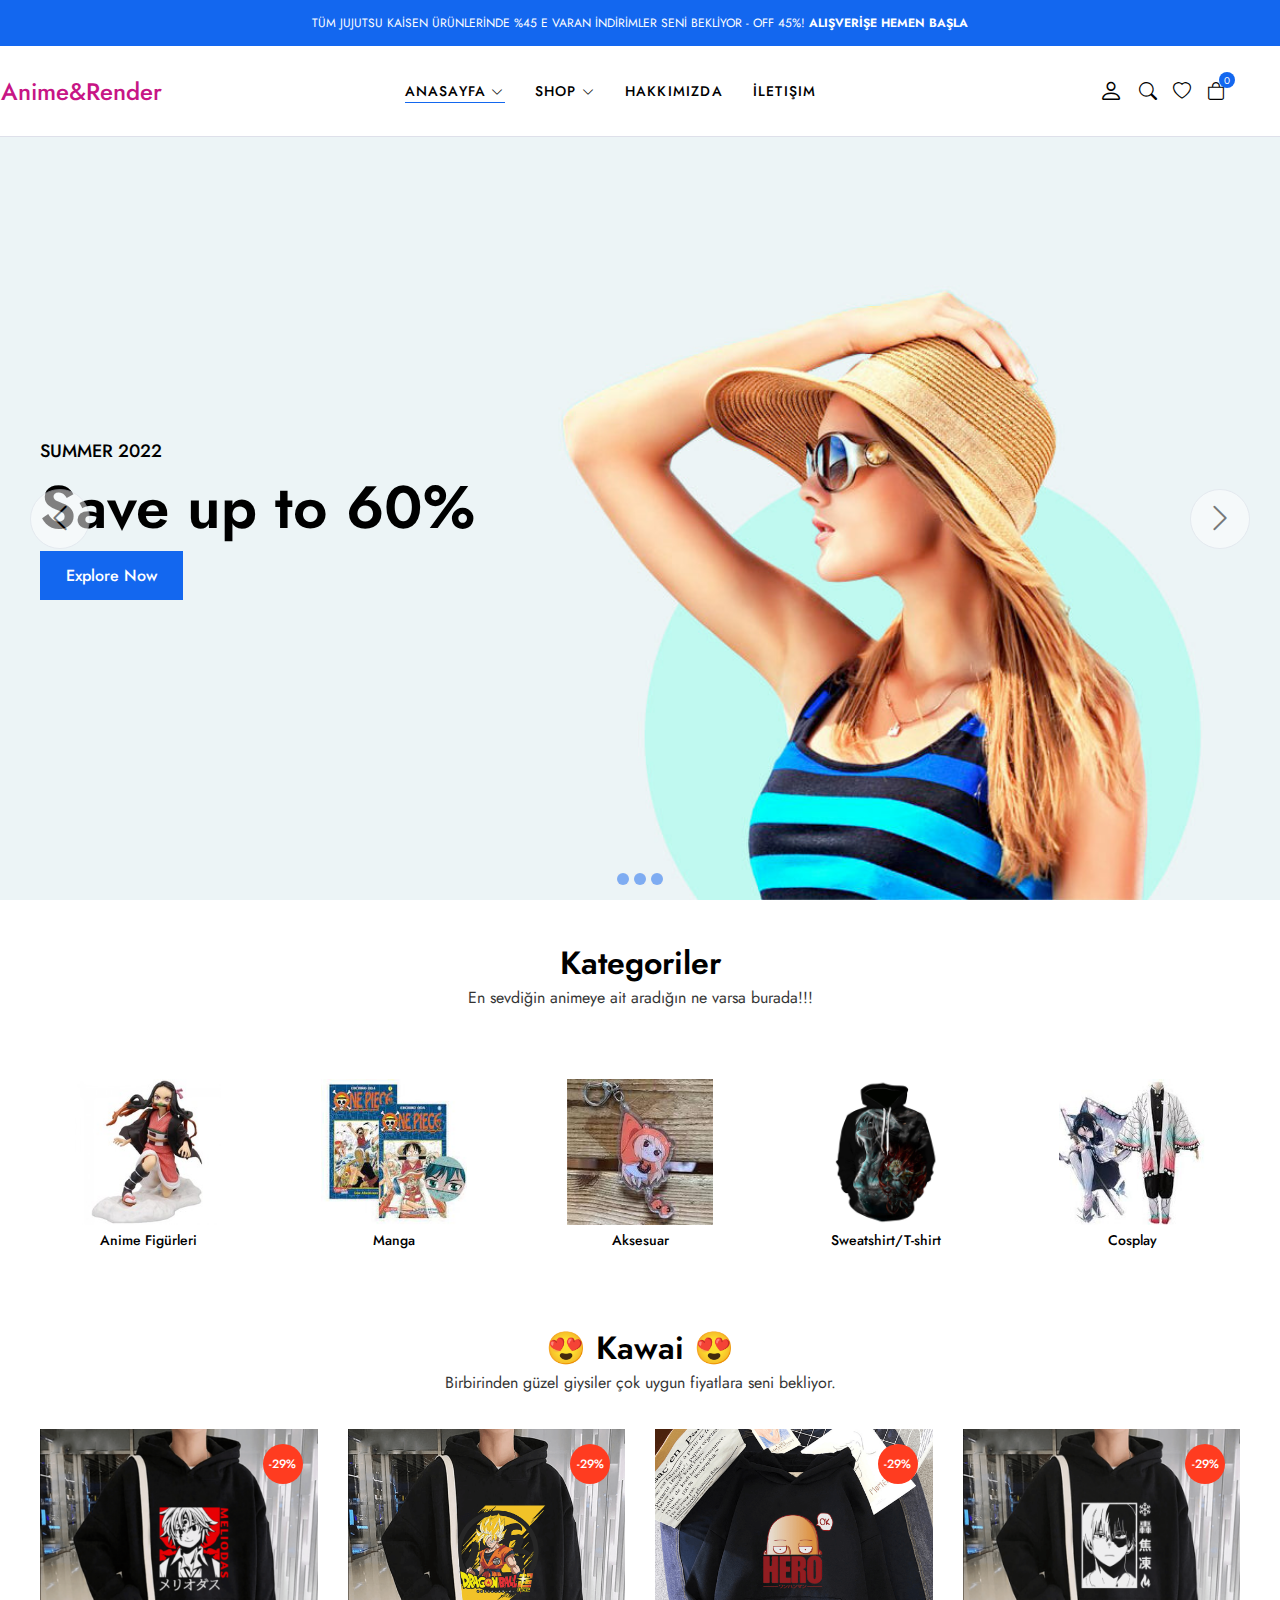
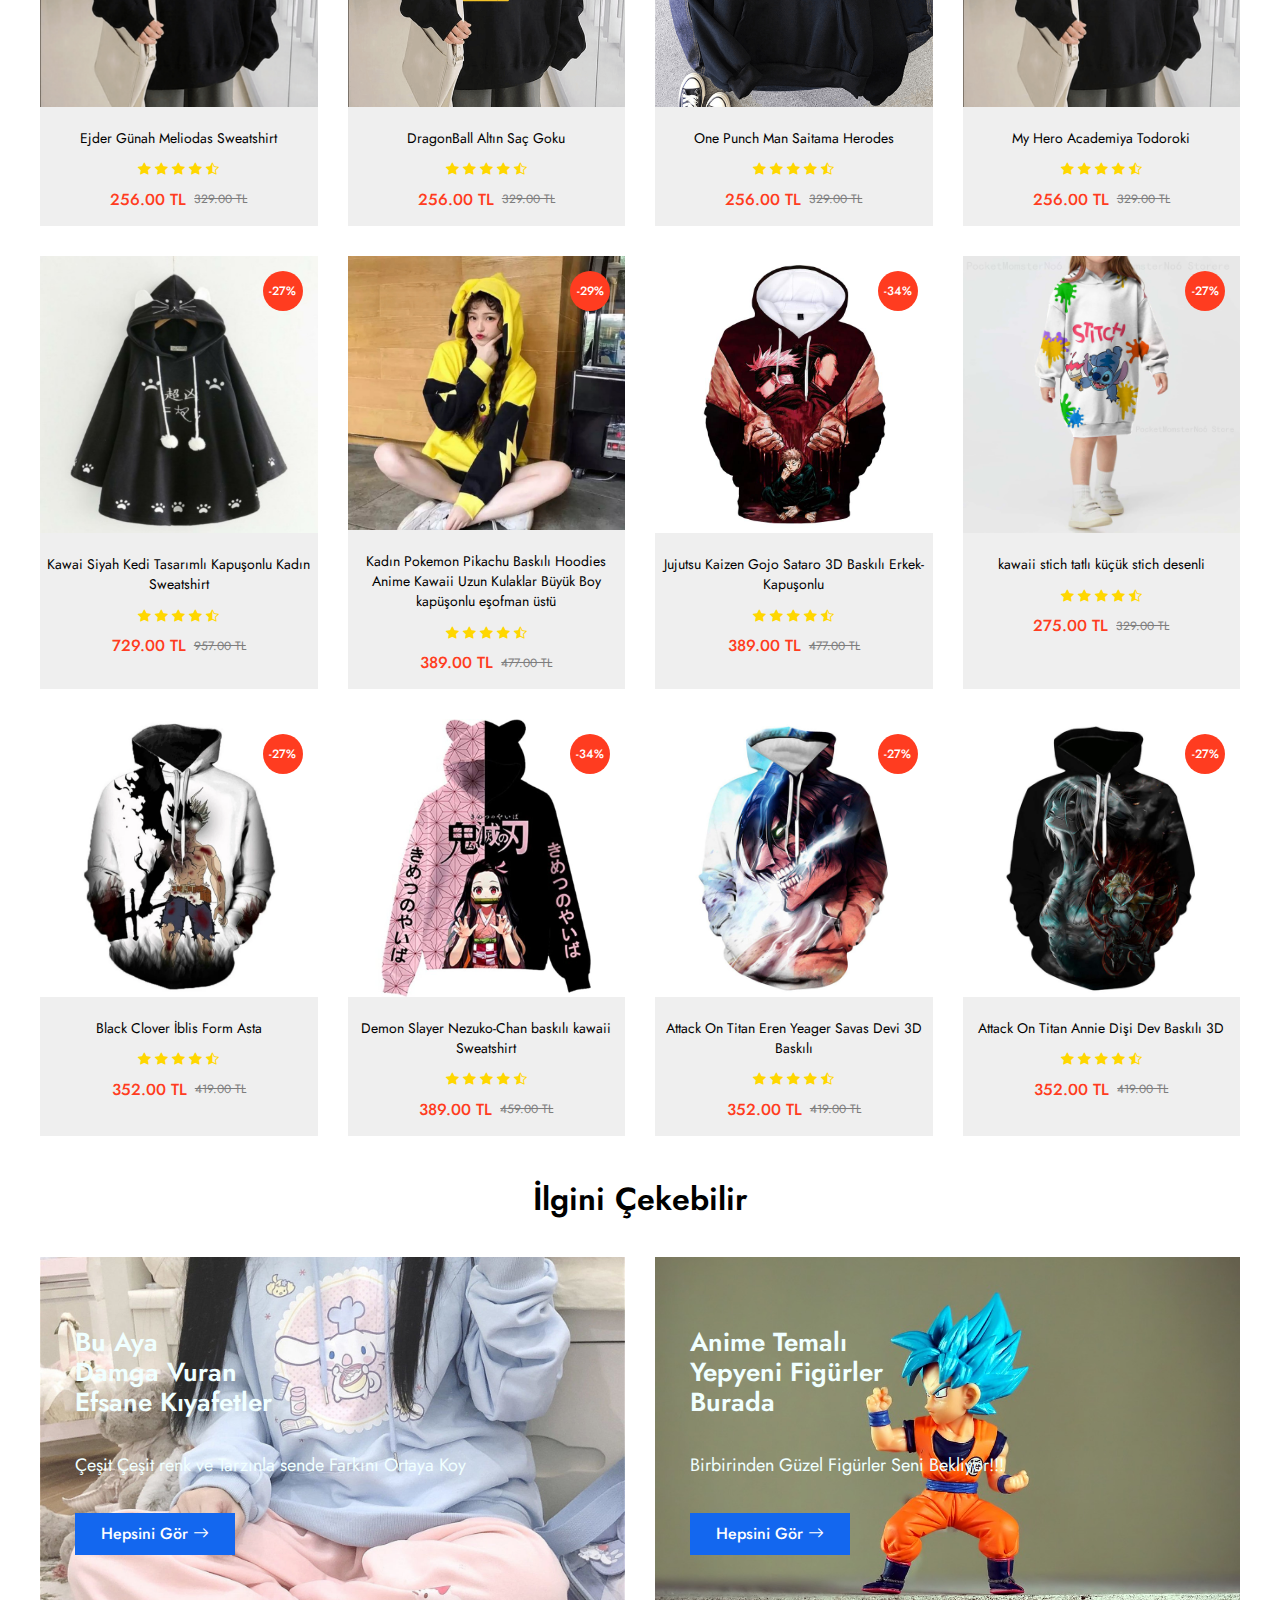
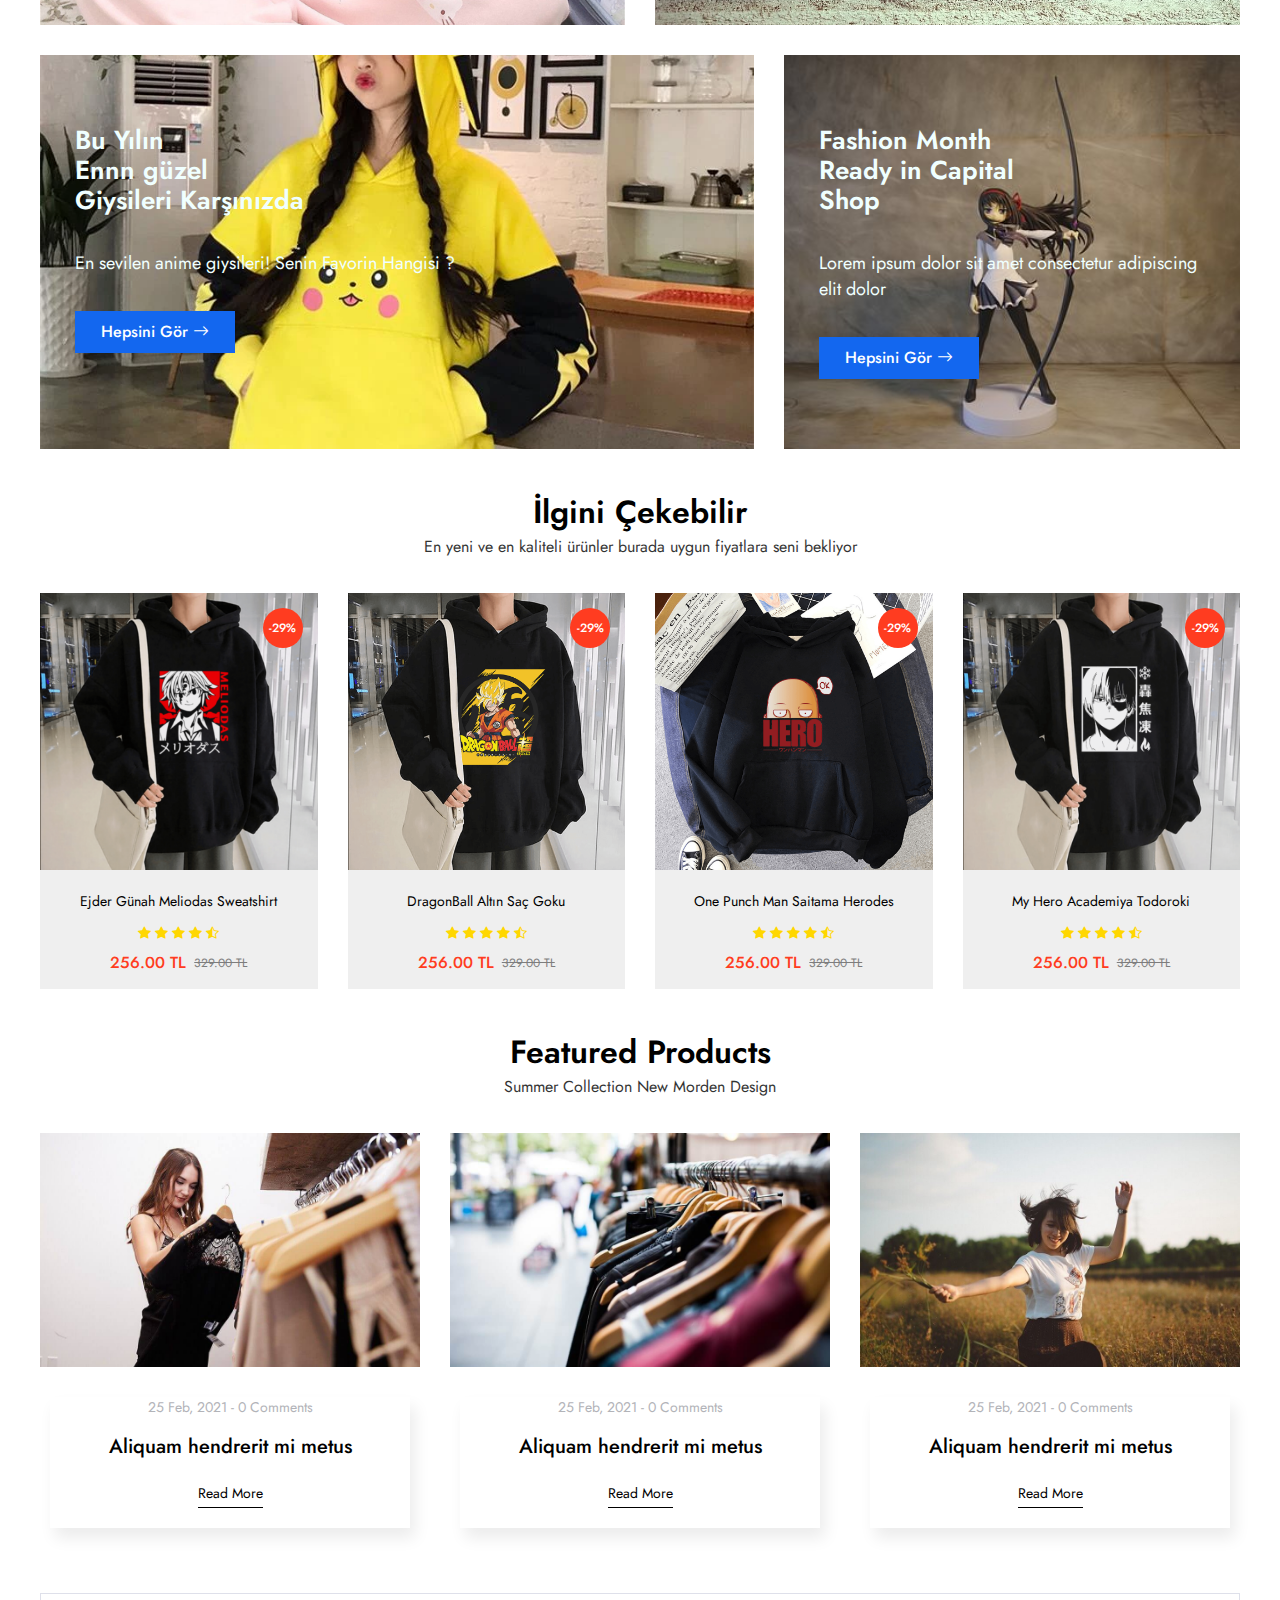
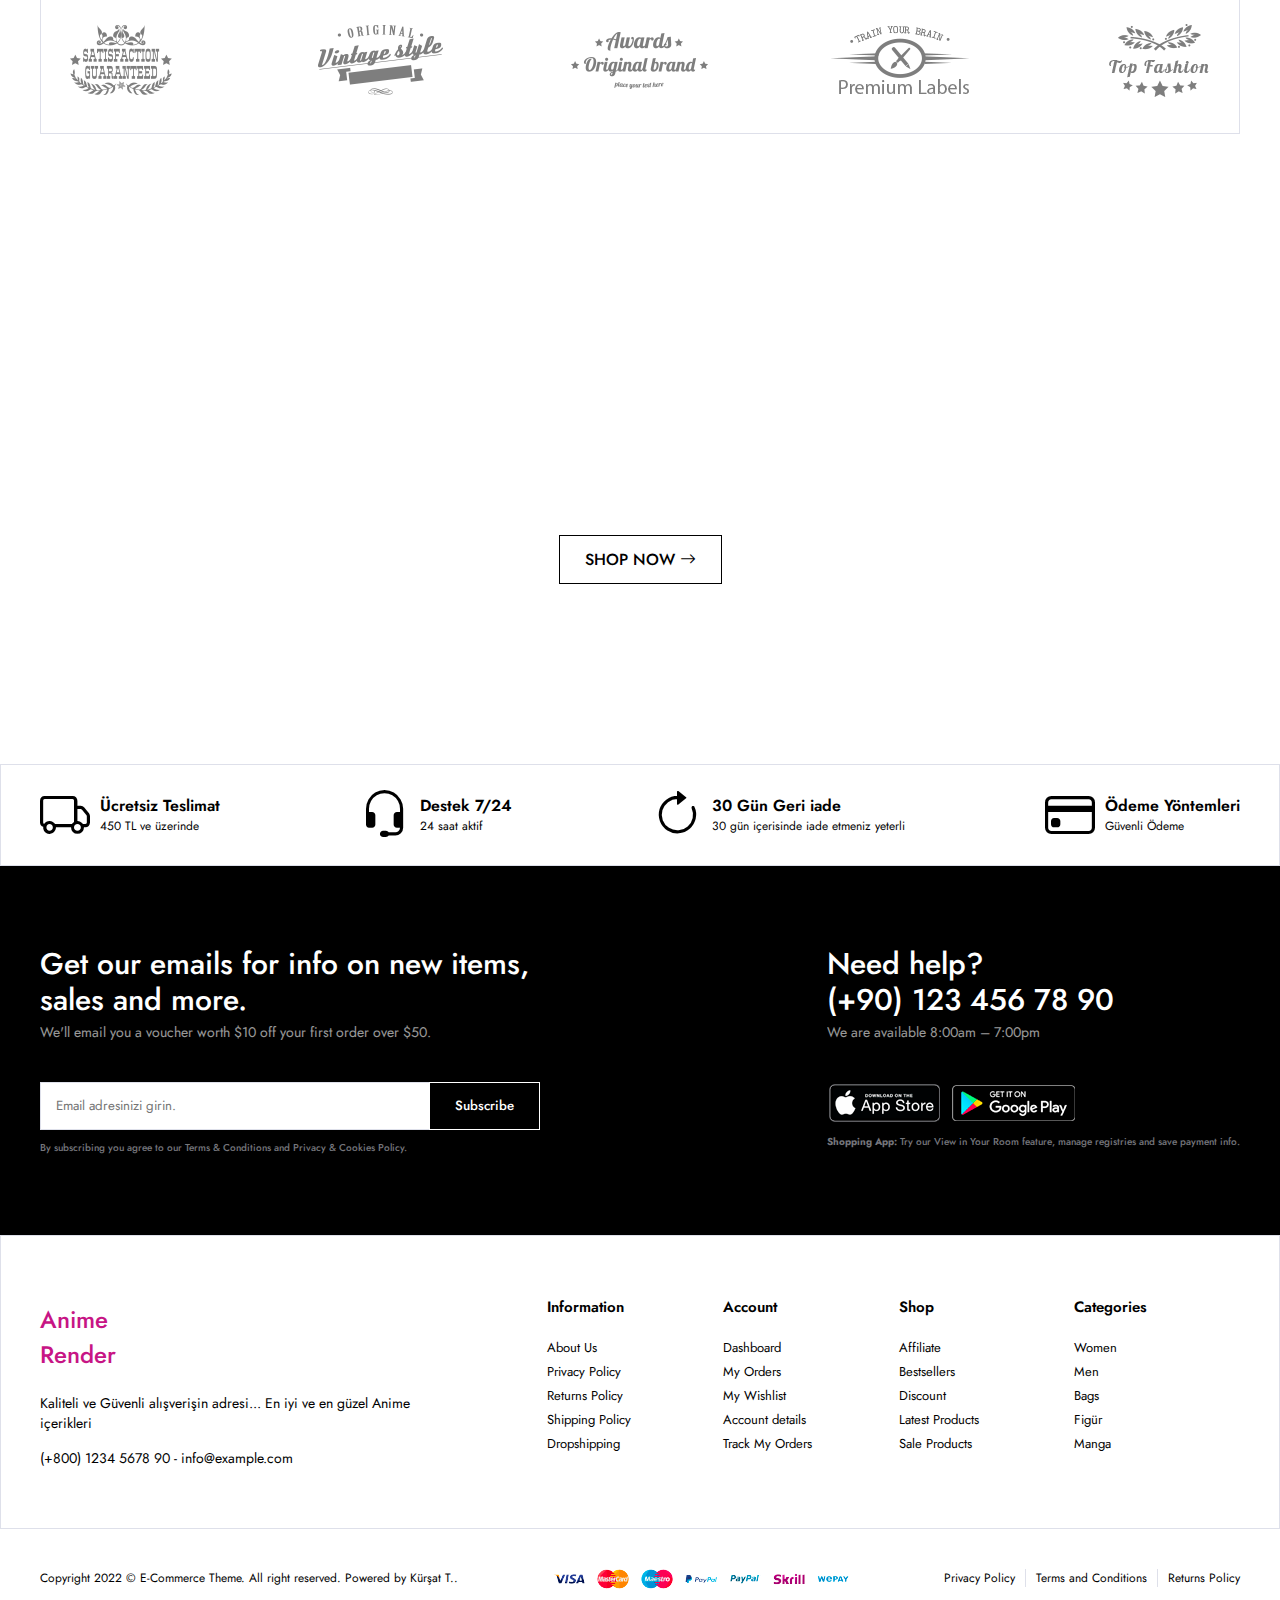
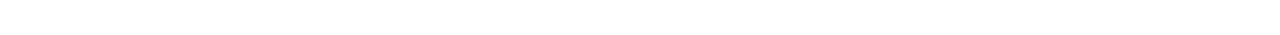
==== commit b10ee1f0: "deneme" ====
--- a/index.html
+++ b/index.html
@@ -2030,6 +2030,6 @@
     <script>
       console.log("hello world")
     </script>
-    <img src="img/img/blogs/blog2.jpg" alt="">
+    
   </body>
 </html>
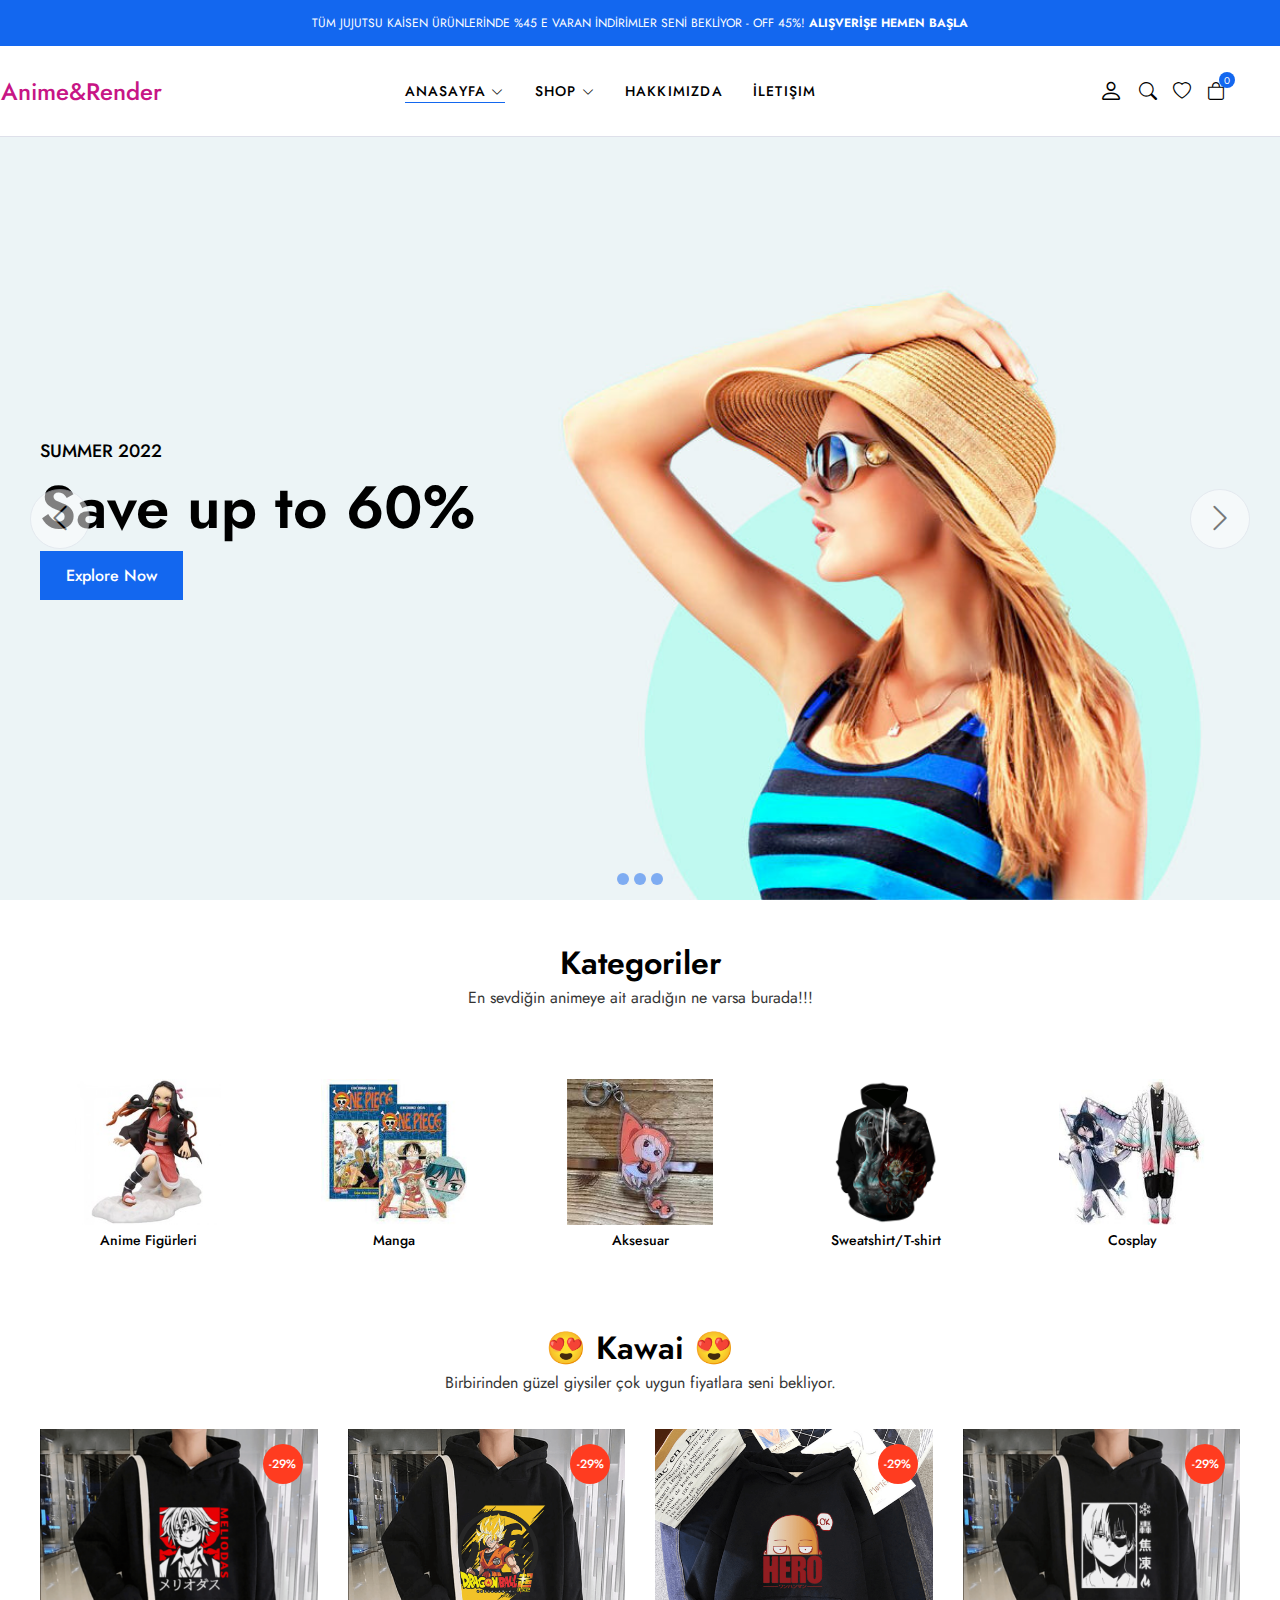
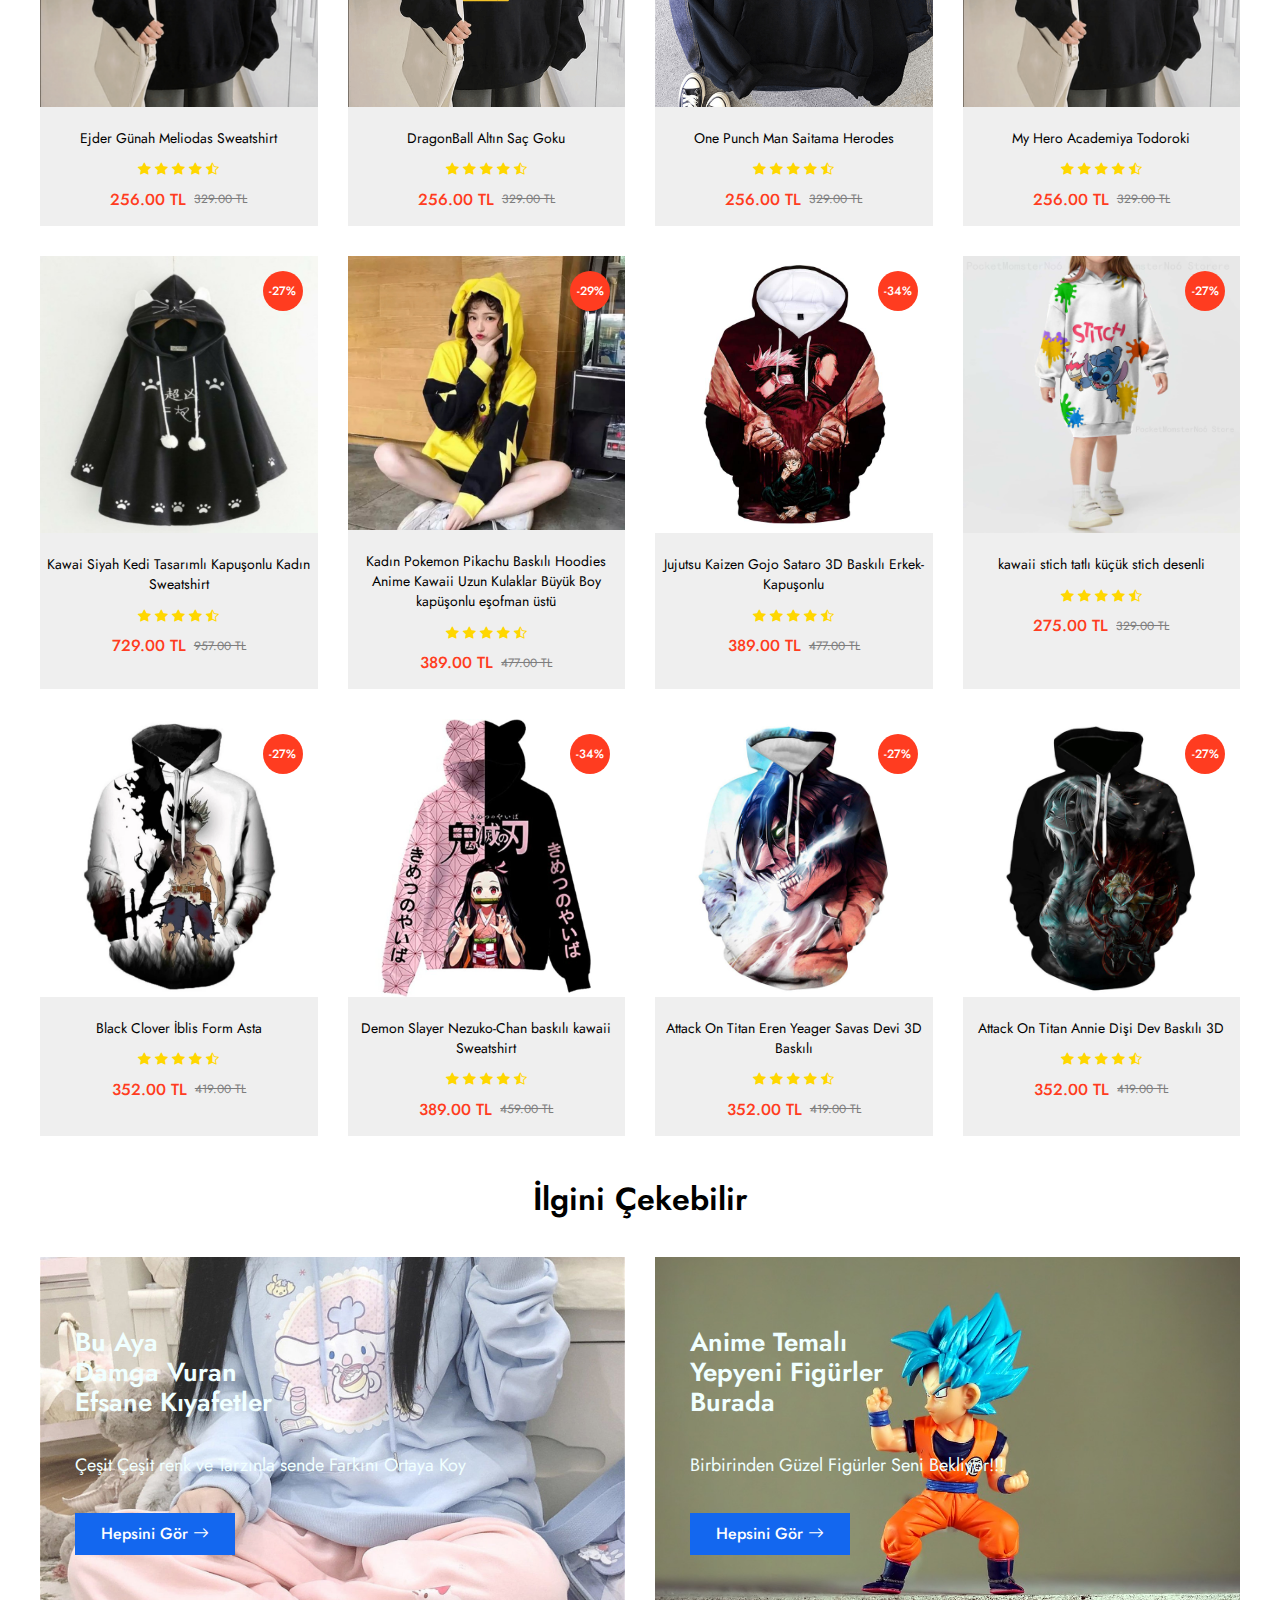
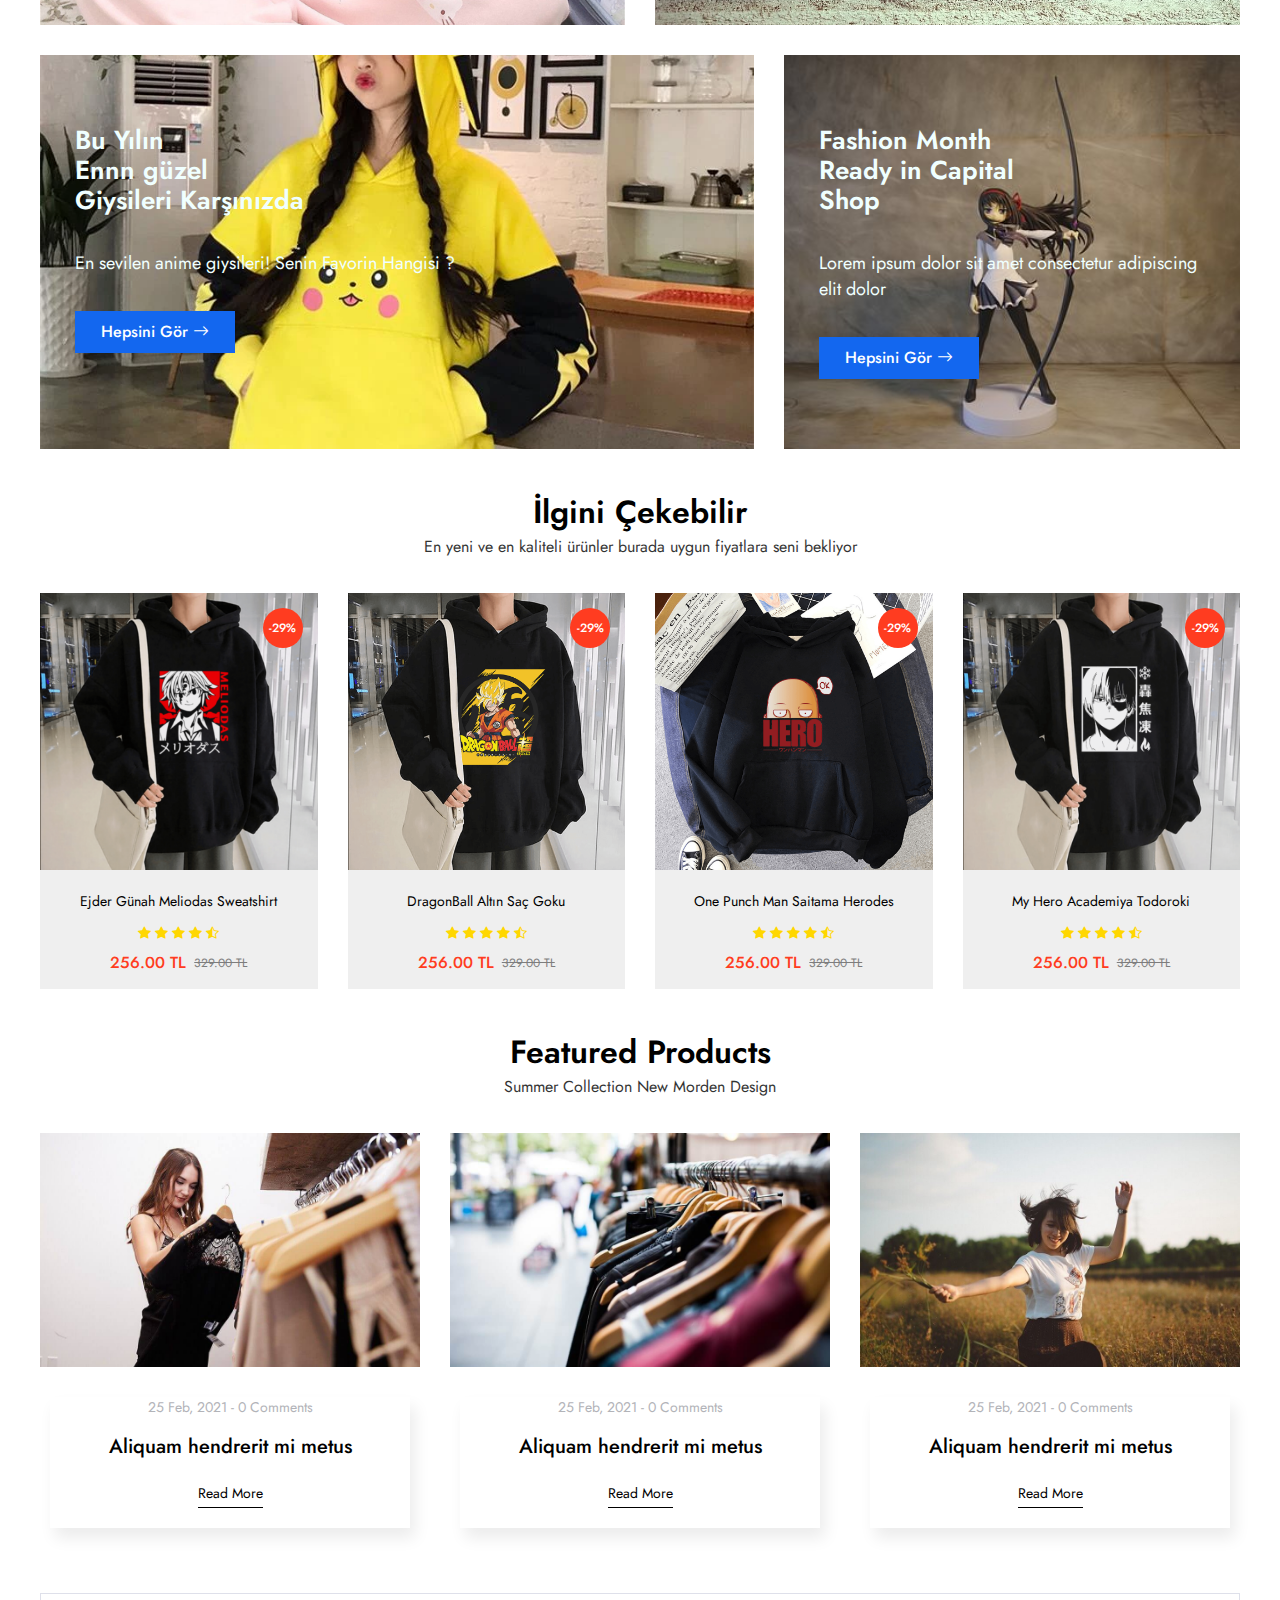
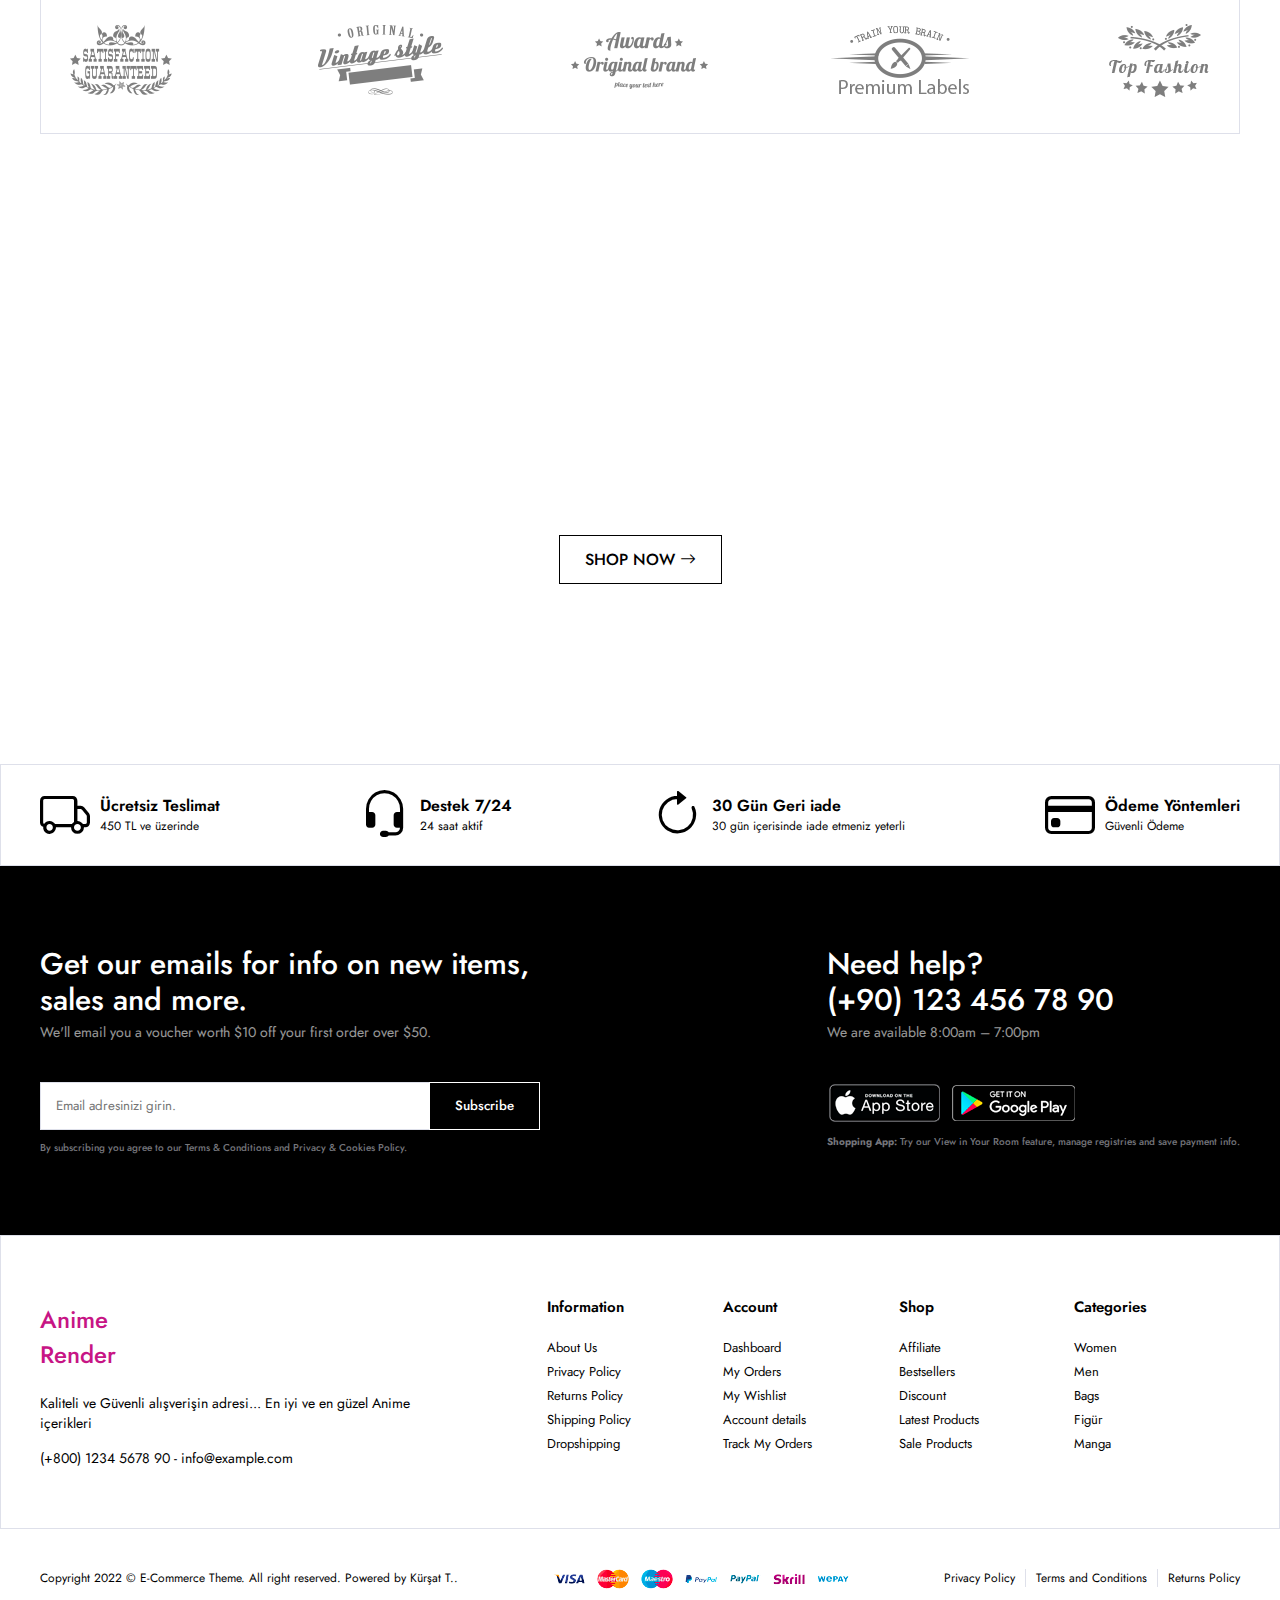
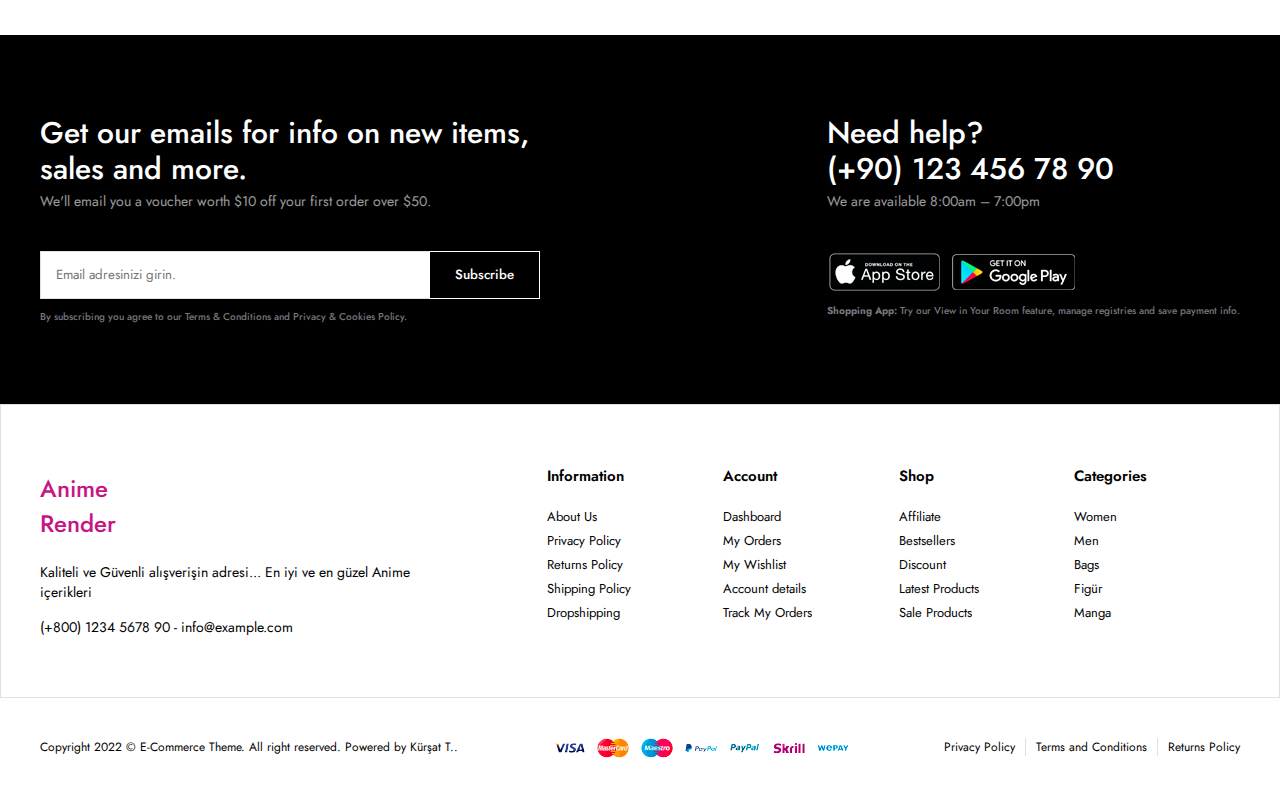
==== commit f431844f: "deneme" ====
--- a/index.html
+++ b/index.html
@@ -2025,6 +2025,222 @@
         </div>
       </div>
     </footer>
+    
+
+
+
+
+    <footer class="footer">
+      <div class="subscribe-row">
+        <div class="container">
+          <div class="footer-row-wrapper">
+            <div class="footer-subscribe-wrapper">
+              <div class="footer-subscribe">
+                <div class="footer-subscribe-top">
+                  <h3 class="subscribe-title">
+                    Get our emails for info on new items, sales and more.
+                  </h3>
+                  <p class="subscribe-desc">
+                    We'll email you a voucher worth $10 off your first order
+                    over $50.
+                  </p>
+                </div>
+                <div class="footer-subscribe-bottom">
+                  <form>
+                    <button class="btn">Subscribe</button>
+                    <input type="text" placeholder="Email adresinizi girin." />
+                    
+                    
+                  </form>
+                  <p class="privacy-text">
+                    By subscribing you agree to our
+                    <a href="#"
+                      >Terms & Conditions and Privacy & Cookies Policy.</a
+                    >
+                  </p>
+                </div>
+              </div>
+            </div>
+            <div class="footer-contact-wrapper">
+              <div class="footer-contact-top">
+                <h3 class="contact-title">
+                  Need help? <br />
+                  (+90) 123 456 78 90
+                </h3>
+                <p class="contact-desc">
+                  We are available 8:00am – 7:00pm
+                </p>
+              </div>
+              <div class="footer-contact-bottom">
+                <div class="download-app">
+                  <a href="#">
+                    <img src="img/img/footer/app-store.png" alt="" />
+                  </a>
+                  <a href="#">
+                    <img src="img/img/footer/google-play.png" alt="" />
+                  </a>
+                 
+                </div>
+                <p class="privacy-text">
+                  <strong>Shopping App:</strong> Try our View in Your Room
+                  feature, manage registries and save payment info.
+                </p>
+              </div>
+            </div>
+          </div>
+        </div>
+      </div>
+      <div class="widgets-row">
+        <div class="container">
+          <div class="footer-widgets">
+            <div class="brand-info">
+              <div class="footer-logo">
+                <a href="#" class="logo">Anime Render</a>
+              </div>
+              <div class="footer-desc">
+                <p>Kaliteli ve Güvenli alışverişin adresi... En iyi ve en güzel Anime içerikleri</p>
+              </div>
+              <div class="footer-contact">
+                <p>
+                  <a href="#">(+800) 1234 5678 90 - </a>
+                  <a href="mailto:info@example.com">info@example.com</a>
+                </p>
+               
+              </div>
+            </div>
+            <div class="widget-nav-menu">
+              <h4>Information</h4>
+              <ul class="widget-list">
+
+                <li class="widget-list-item">
+                  <a href="#">About Us</a>
+                </li>
+
+                <li class="widget-list-item">
+                  <a href="#">Privacy Policy</a>
+                </li>
+
+                <li class="widget-list-item">
+                  <a href="#">Returns Policy</a>
+                </li>
+
+                <li class="widget-list-item">
+                  <a href="#">Shipping Policy</a>
+                </li>
+
+                <li class="widget-list-item">
+                  <a href="#">Dropshipping</a>
+                </li>
+              </ul>
+             
+            </div>
+            <div class="widget-nav-menu">
+              <h4>Account</h4>
+              <ul class="widget-list">
+
+                <li class="widget-list-item">
+                  <a href="#">Dashboard</a>
+                </li>
+
+                <li class="widget-list-item">
+                  <a href="#">My Orders</a>
+                </li>
+
+                <li class="widget-list-item">
+                  <a href="#">My Wishlist</a>
+                </li>
+
+                <li class="widget-list-item">
+                  <a href="#">Account details</a>
+                </li>
+
+                <li class="widget-list-item">
+                  <a href="#">Track My Orders</a>
+                </li>
+              </ul>
+            </div>
+            <div class="widget-nav-menu">
+              <h4>Shop</h4>
+              <ul class="widget-list">
+  
+                <li class="widget-list-item">
+                  <a href="#">Affiliate</a>
+                </li>
+  
+                <li class="widget-list-item">
+                  <a href="#">Bestsellers</a>
+                </li>
+  
+                <li class="widget-list-item">
+                  <a href="#">Discount</a>
+                </li>
+  
+                <li class="widget-list-item">
+                  <a href="#">Latest Products</a>
+                </li>
+  
+                <li class="widget-list-item">
+                  <a href="#">Sale Products</a>
+                </li>
+              </ul>
+            </div>
+            <div class="widget-nav-menu">
+              <h4>Categories</h4>
+              <ul class="widget-list">
+    
+                <li class="widget-list-item">
+                  <a href="#">Women</a>
+                </li>
+    
+                <li class="widget-list-item">
+                  <a href="#">Men</a>
+                </li>
+    
+                <li class="widget-list-item">
+                  <a href="#">Bags</a>
+                </li>
+    
+                <li class="widget-list-item">
+                  <a href="#">Figür</a>
+                </li>
+    
+                <li class="widget-list-item">
+                  <a href="#">Manga</a>
+                </li>
+              </ul>
+            </div>
+          </div>
+        </div>
+      </div> 
+      <div class="copyright-row">
+        <div class="container">
+          <div class="footer-copyright">
+            <div class="site-copyright">
+              <p>Copyright 2022 © E-Commerce Theme. All right reserved. Powered by Kürşat T..
+              </p>
+            </div>
+            <a href="#">
+              <img src="img/img/footer/cards.png" alt="">
+            </a>
+            <div class="footer-menu">
+              <ul class="footer-menu-list">
+                <li class="list-item">
+                  <a href="#">Privacy Policy</a>
+                </li>
+                <li class="list-item">
+                  <a href="#">Terms and Conditions</a>
+                </li>
+                <li class="list-item">
+                  <a href="#">Returns Policy</a>
+                </li>
+              </ul>
+            </div>
+          </div>
+        </div>
+      </div>
+    </footer>
+
+
 
     <!--! Footer Bitiş -->
     <script>
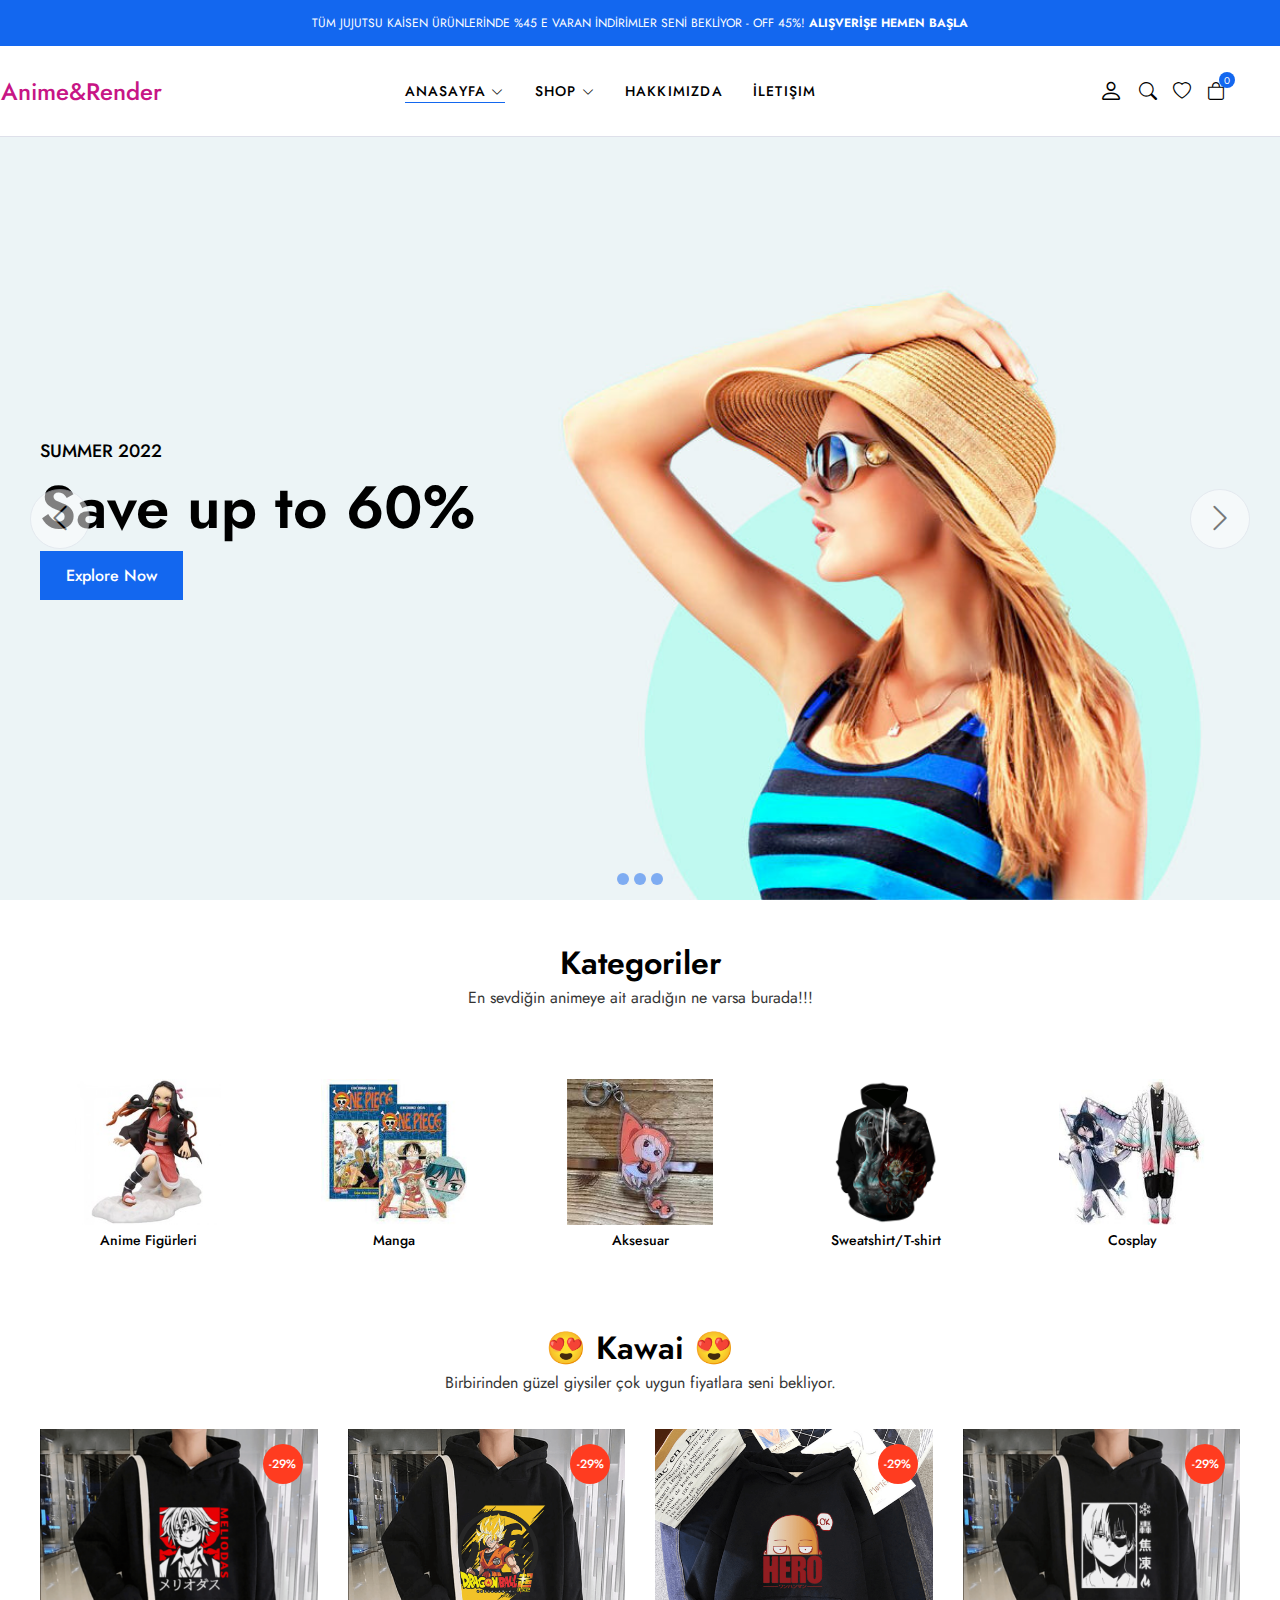
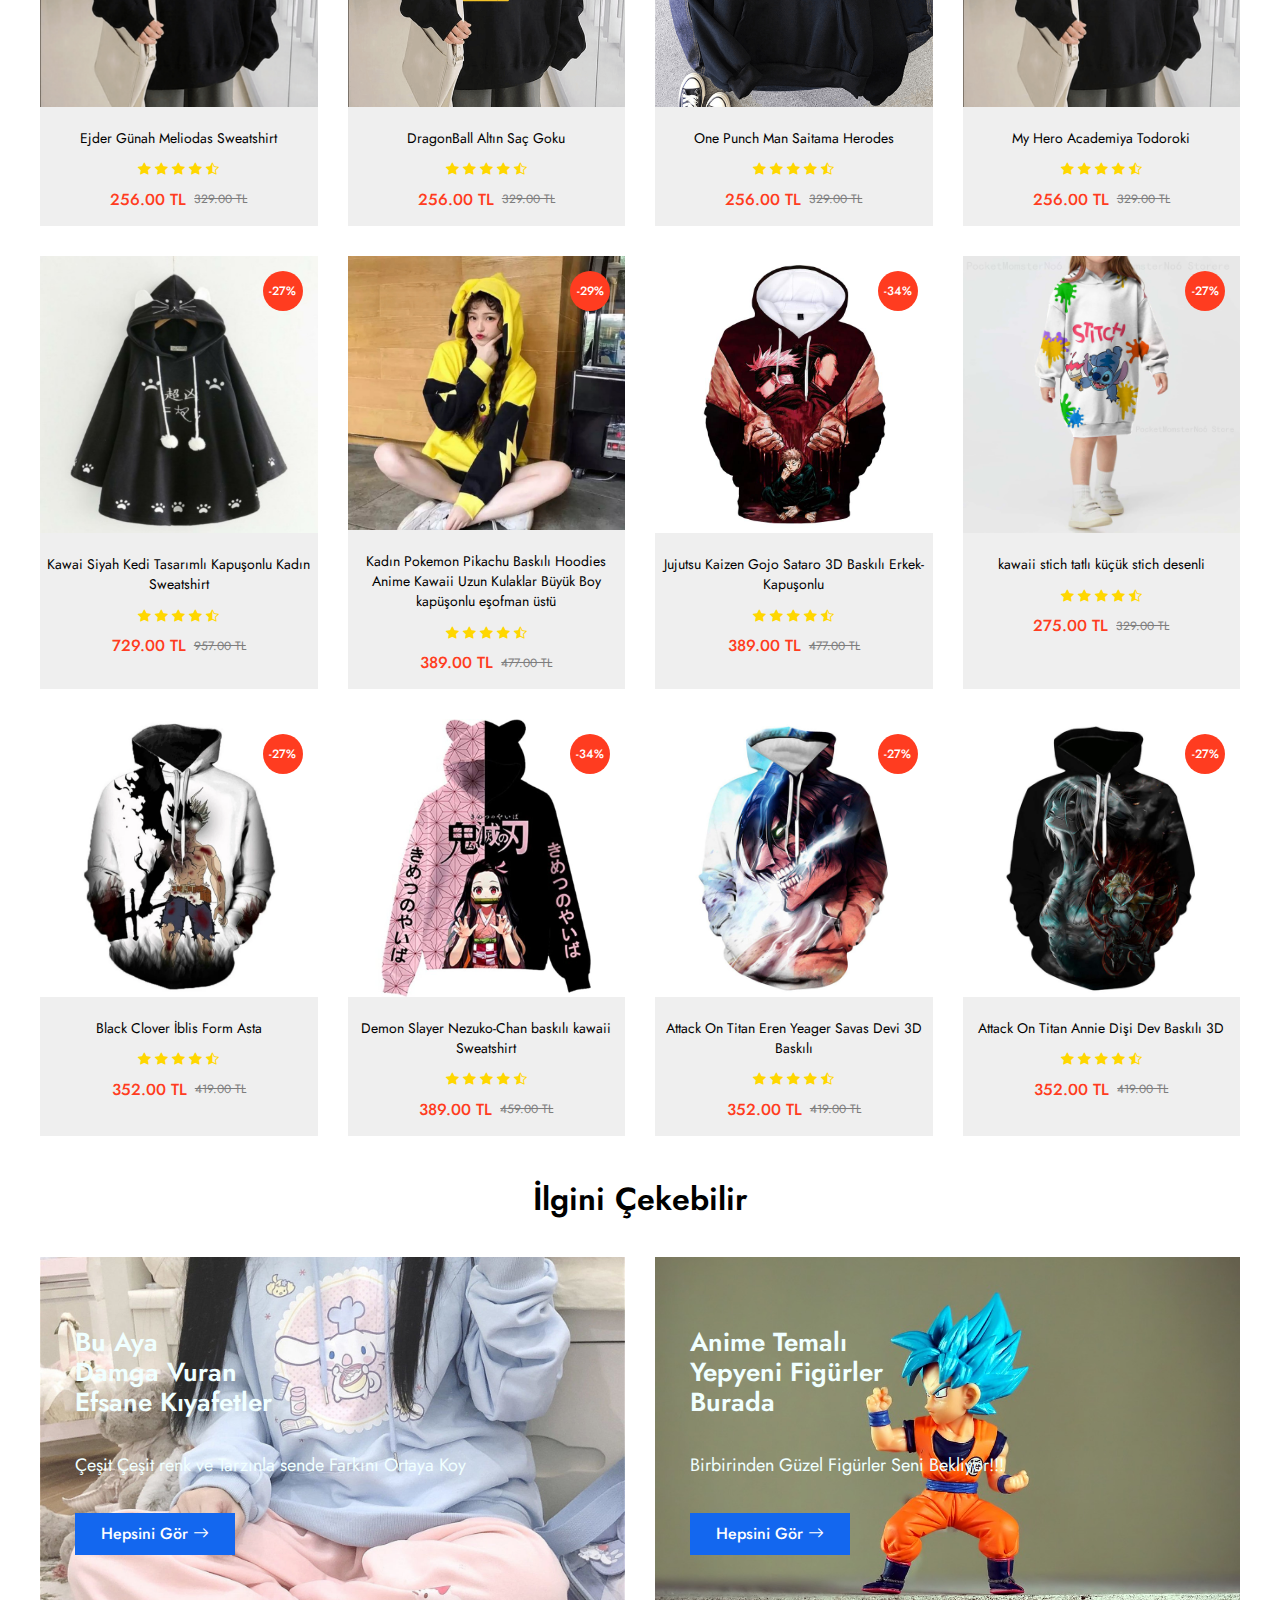
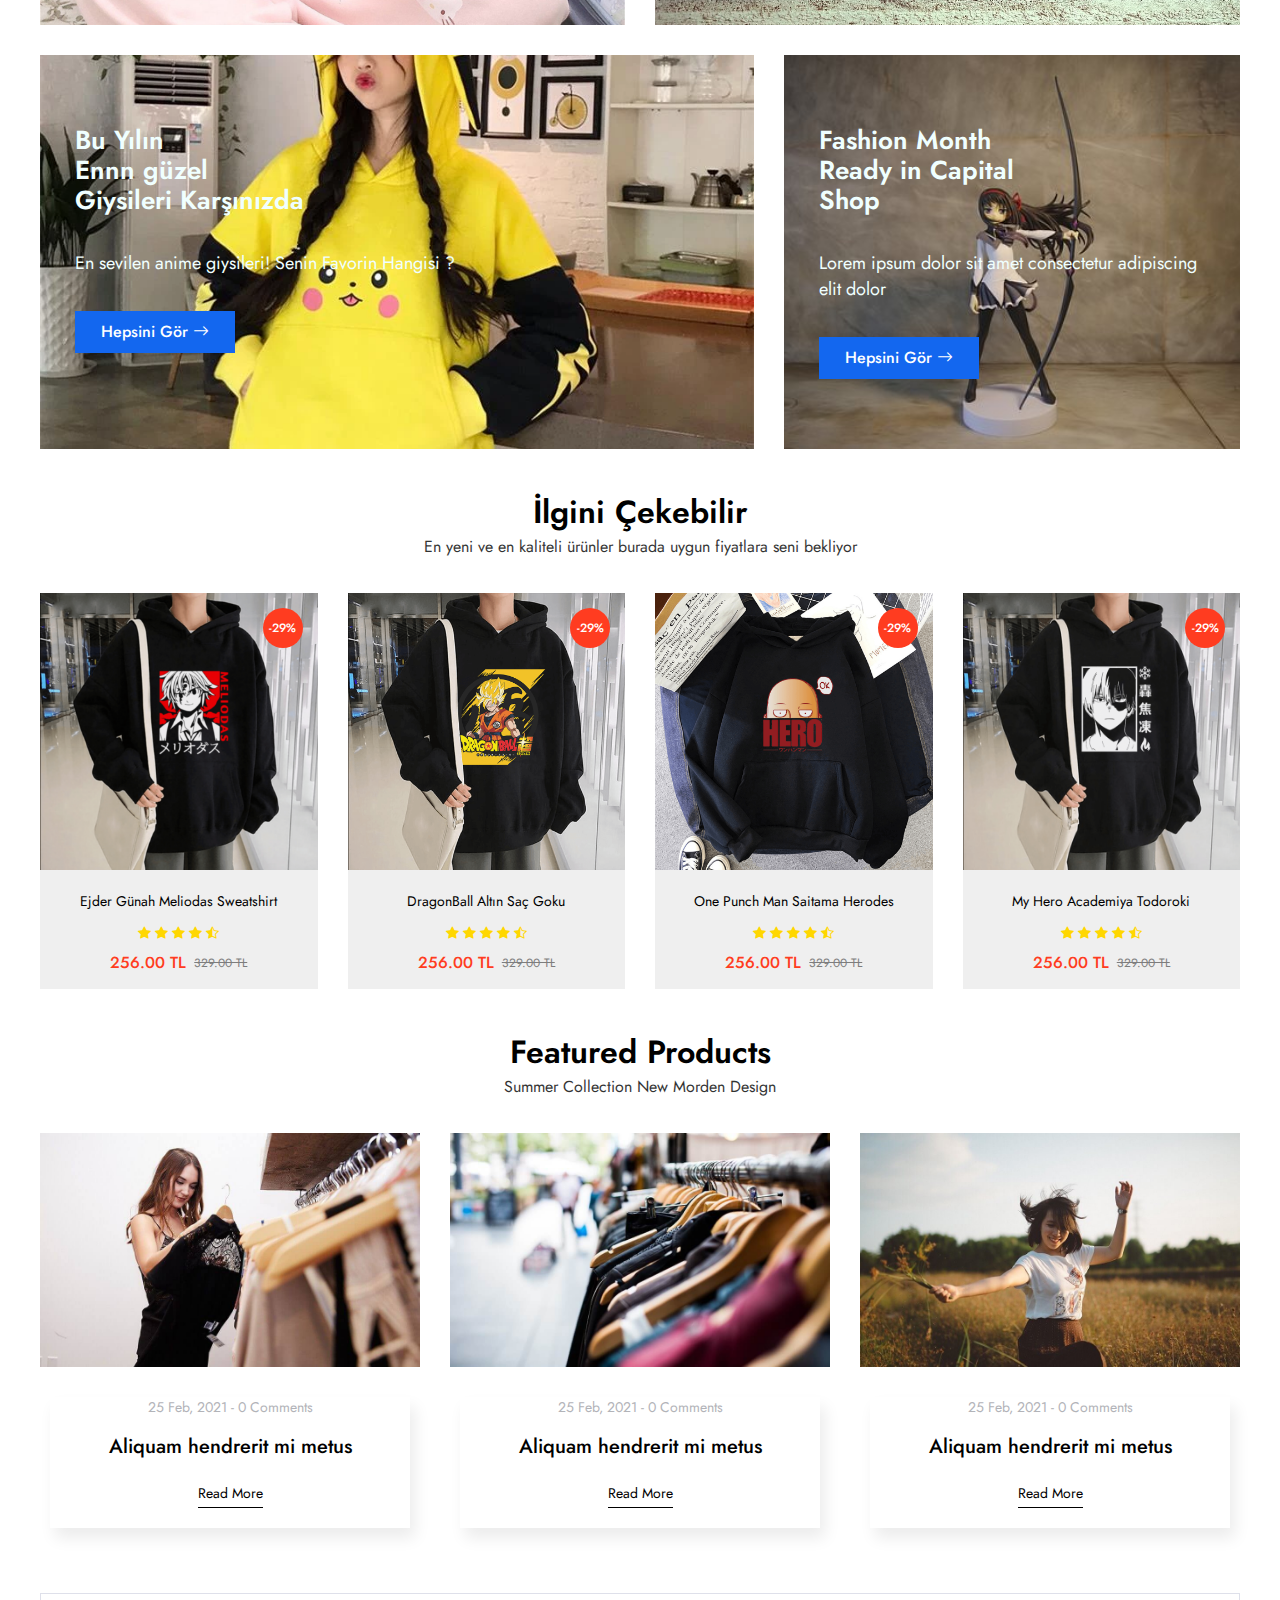
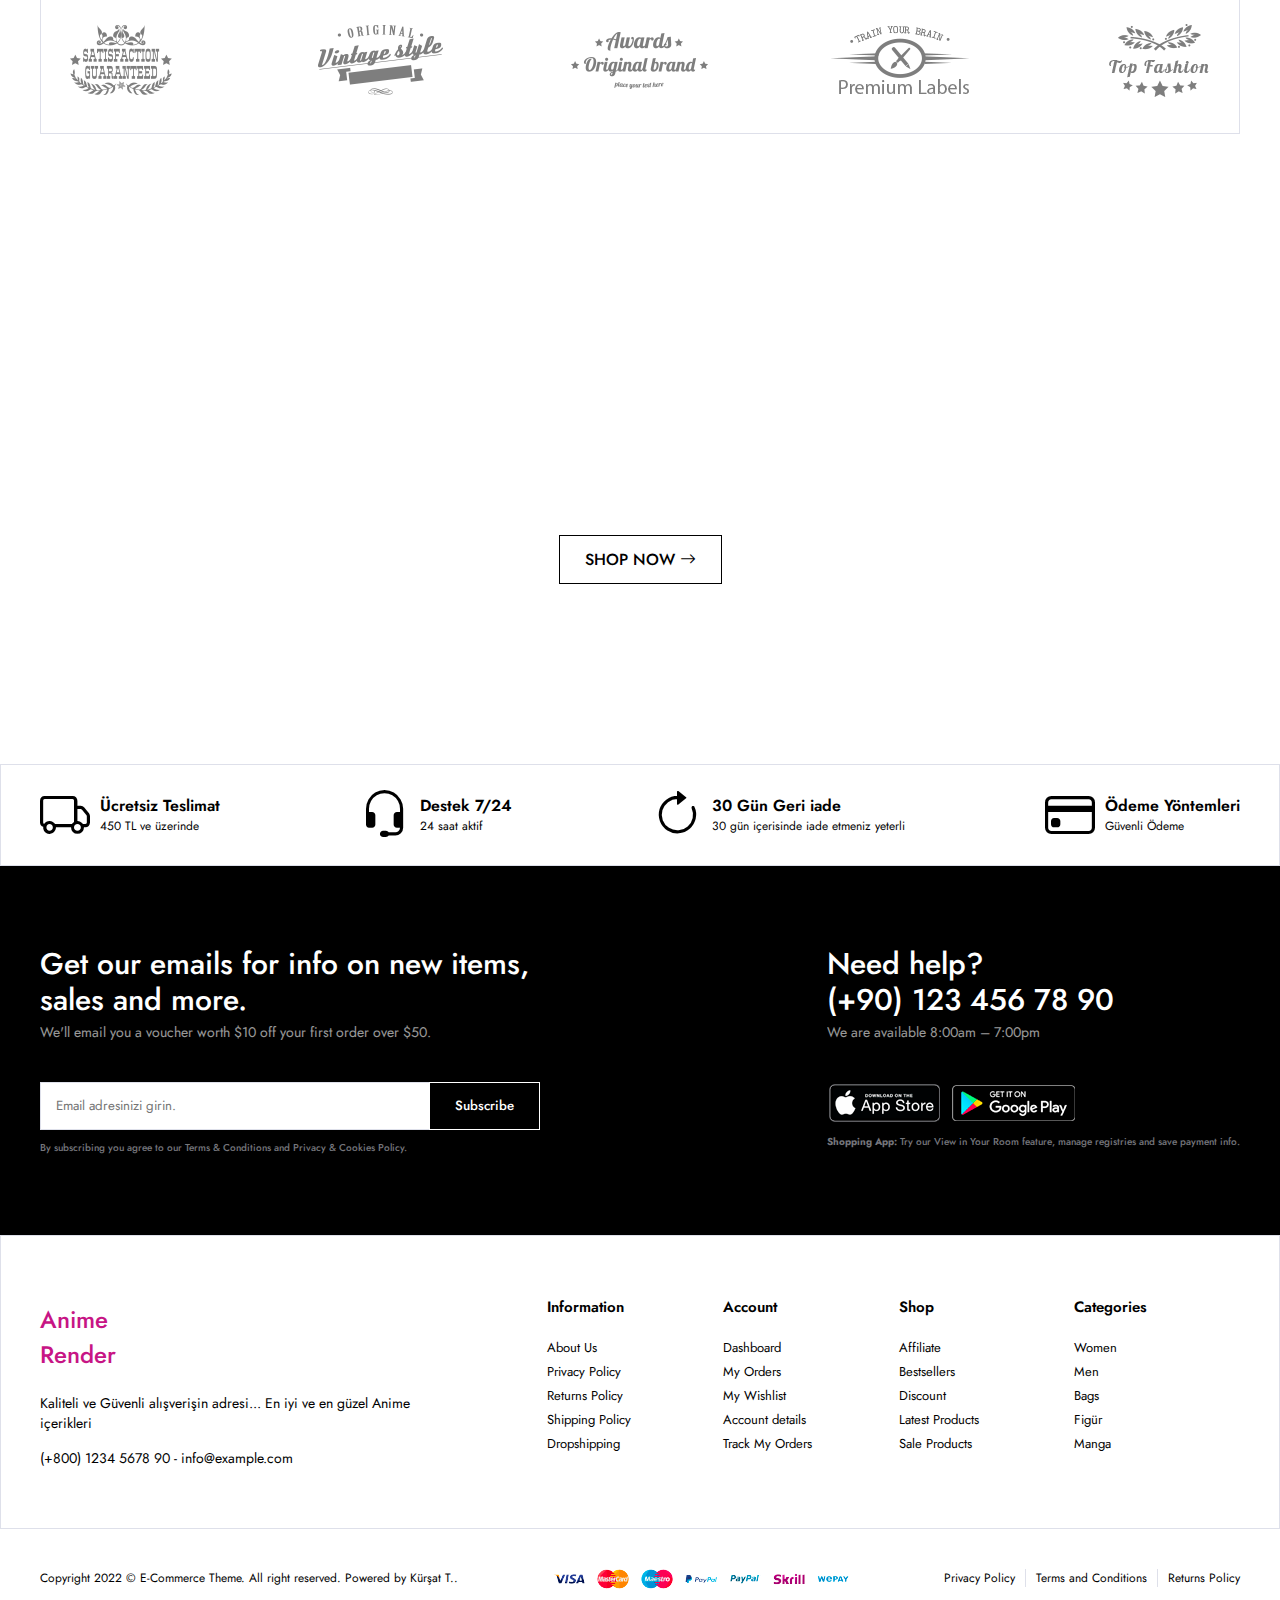
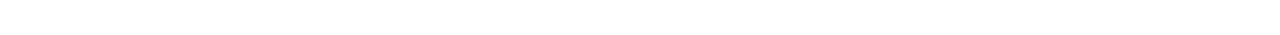
==== commit 56d6de9a: "deneme geri alındı" ====
--- a/index.html
+++ b/index.html
@@ -2030,216 +2030,6 @@
 
 
 
-    <footer class="footer">
-      <div class="subscribe-row">
-        <div class="container">
-          <div class="footer-row-wrapper">
-            <div class="footer-subscribe-wrapper">
-              <div class="footer-subscribe">
-                <div class="footer-subscribe-top">
-                  <h3 class="subscribe-title">
-                    Get our emails for info on new items, sales and more.
-                  </h3>
-                  <p class="subscribe-desc">
-                    We'll email you a voucher worth $10 off your first order
-                    over $50.
-                  </p>
-                </div>
-                <div class="footer-subscribe-bottom">
-                  <form>
-                    <button class="btn">Subscribe</button>
-                    <input type="text" placeholder="Email adresinizi girin." />
-                    
-                    
-                  </form>
-                  <p class="privacy-text">
-                    By subscribing you agree to our
-                    <a href="#"
-                      >Terms & Conditions and Privacy & Cookies Policy.</a
-                    >
-                  </p>
-                </div>
-              </div>
-            </div>
-            <div class="footer-contact-wrapper">
-              <div class="footer-contact-top">
-                <h3 class="contact-title">
-                  Need help? <br />
-                  (+90) 123 456 78 90
-                </h3>
-                <p class="contact-desc">
-                  We are available 8:00am – 7:00pm
-                </p>
-              </div>
-              <div class="footer-contact-bottom">
-                <div class="download-app">
-                  <a href="#">
-                    <img src="img/img/footer/app-store.png" alt="" />
-                  </a>
-                  <a href="#">
-                    <img src="img/img/footer/google-play.png" alt="" />
-                  </a>
-                 
-                </div>
-                <p class="privacy-text">
-                  <strong>Shopping App:</strong> Try our View in Your Room
-                  feature, manage registries and save payment info.
-                </p>
-              </div>
-            </div>
-          </div>
-        </div>
-      </div>
-      <div class="widgets-row">
-        <div class="container">
-          <div class="footer-widgets">
-            <div class="brand-info">
-              <div class="footer-logo">
-                <a href="#" class="logo">Anime Render</a>
-              </div>
-              <div class="footer-desc">
-                <p>Kaliteli ve Güvenli alışverişin adresi... En iyi ve en güzel Anime içerikleri</p>
-              </div>
-              <div class="footer-contact">
-                <p>
-                  <a href="#">(+800) 1234 5678 90 - </a>
-                  <a href="mailto:info@example.com">info@example.com</a>
-                </p>
-               
-              </div>
-            </div>
-            <div class="widget-nav-menu">
-              <h4>Information</h4>
-              <ul class="widget-list">
-
-                <li class="widget-list-item">
-                  <a href="#">About Us</a>
-                </li>
-
-                <li class="widget-list-item">
-                  <a href="#">Privacy Policy</a>
-                </li>
-
-                <li class="widget-list-item">
-                  <a href="#">Returns Policy</a>
-                </li>
-
-                <li class="widget-list-item">
-                  <a href="#">Shipping Policy</a>
-                </li>
-
-                <li class="widget-list-item">
-                  <a href="#">Dropshipping</a>
-                </li>
-              </ul>
-             
-            </div>
-            <div class="widget-nav-menu">
-              <h4>Account</h4>
-              <ul class="widget-list">
-
-                <li class="widget-list-item">
-                  <a href="#">Dashboard</a>
-                </li>
-
-                <li class="widget-list-item">
-                  <a href="#">My Orders</a>
-                </li>
-
-                <li class="widget-list-item">
-                  <a href="#">My Wishlist</a>
-                </li>
-
-                <li class="widget-list-item">
-                  <a href="#">Account details</a>
-                </li>
-
-                <li class="widget-list-item">
-                  <a href="#">Track My Orders</a>
-                </li>
-              </ul>
-            </div>
-            <div class="widget-nav-menu">
-              <h4>Shop</h4>
-              <ul class="widget-list">
-  
-                <li class="widget-list-item">
-                  <a href="#">Affiliate</a>
-                </li>
-  
-                <li class="widget-list-item">
-                  <a href="#">Bestsellers</a>
-                </li>
-  
-                <li class="widget-list-item">
-                  <a href="#">Discount</a>
-                </li>
-  
-                <li class="widget-list-item">
-                  <a href="#">Latest Products</a>
-                </li>
-  
-                <li class="widget-list-item">
-                  <a href="#">Sale Products</a>
-                </li>
-              </ul>
-            </div>
-            <div class="widget-nav-menu">
-              <h4>Categories</h4>
-              <ul class="widget-list">
-    
-                <li class="widget-list-item">
-                  <a href="#">Women</a>
-                </li>
-    
-                <li class="widget-list-item">
-                  <a href="#">Men</a>
-                </li>
-    
-                <li class="widget-list-item">
-                  <a href="#">Bags</a>
-                </li>
-    
-                <li class="widget-list-item">
-                  <a href="#">Figür</a>
-                </li>
-    
-                <li class="widget-list-item">
-                  <a href="#">Manga</a>
-                </li>
-              </ul>
-            </div>
-          </div>
-        </div>
-      </div> 
-      <div class="copyright-row">
-        <div class="container">
-          <div class="footer-copyright">
-            <div class="site-copyright">
-              <p>Copyright 2022 © E-Commerce Theme. All right reserved. Powered by Kürşat T..
-              </p>
-            </div>
-            <a href="#">
-              <img src="img/img/footer/cards.png" alt="">
-            </a>
-            <div class="footer-menu">
-              <ul class="footer-menu-list">
-                <li class="list-item">
-                  <a href="#">Privacy Policy</a>
-                </li>
-                <li class="list-item">
-                  <a href="#">Terms and Conditions</a>
-                </li>
-                <li class="list-item">
-                  <a href="#">Returns Policy</a>
-                </li>
-              </ul>
-            </div>
-          </div>
-        </div>
-      </div>
-    </footer>
-
 
 
     <!--! Footer Bitiş -->
